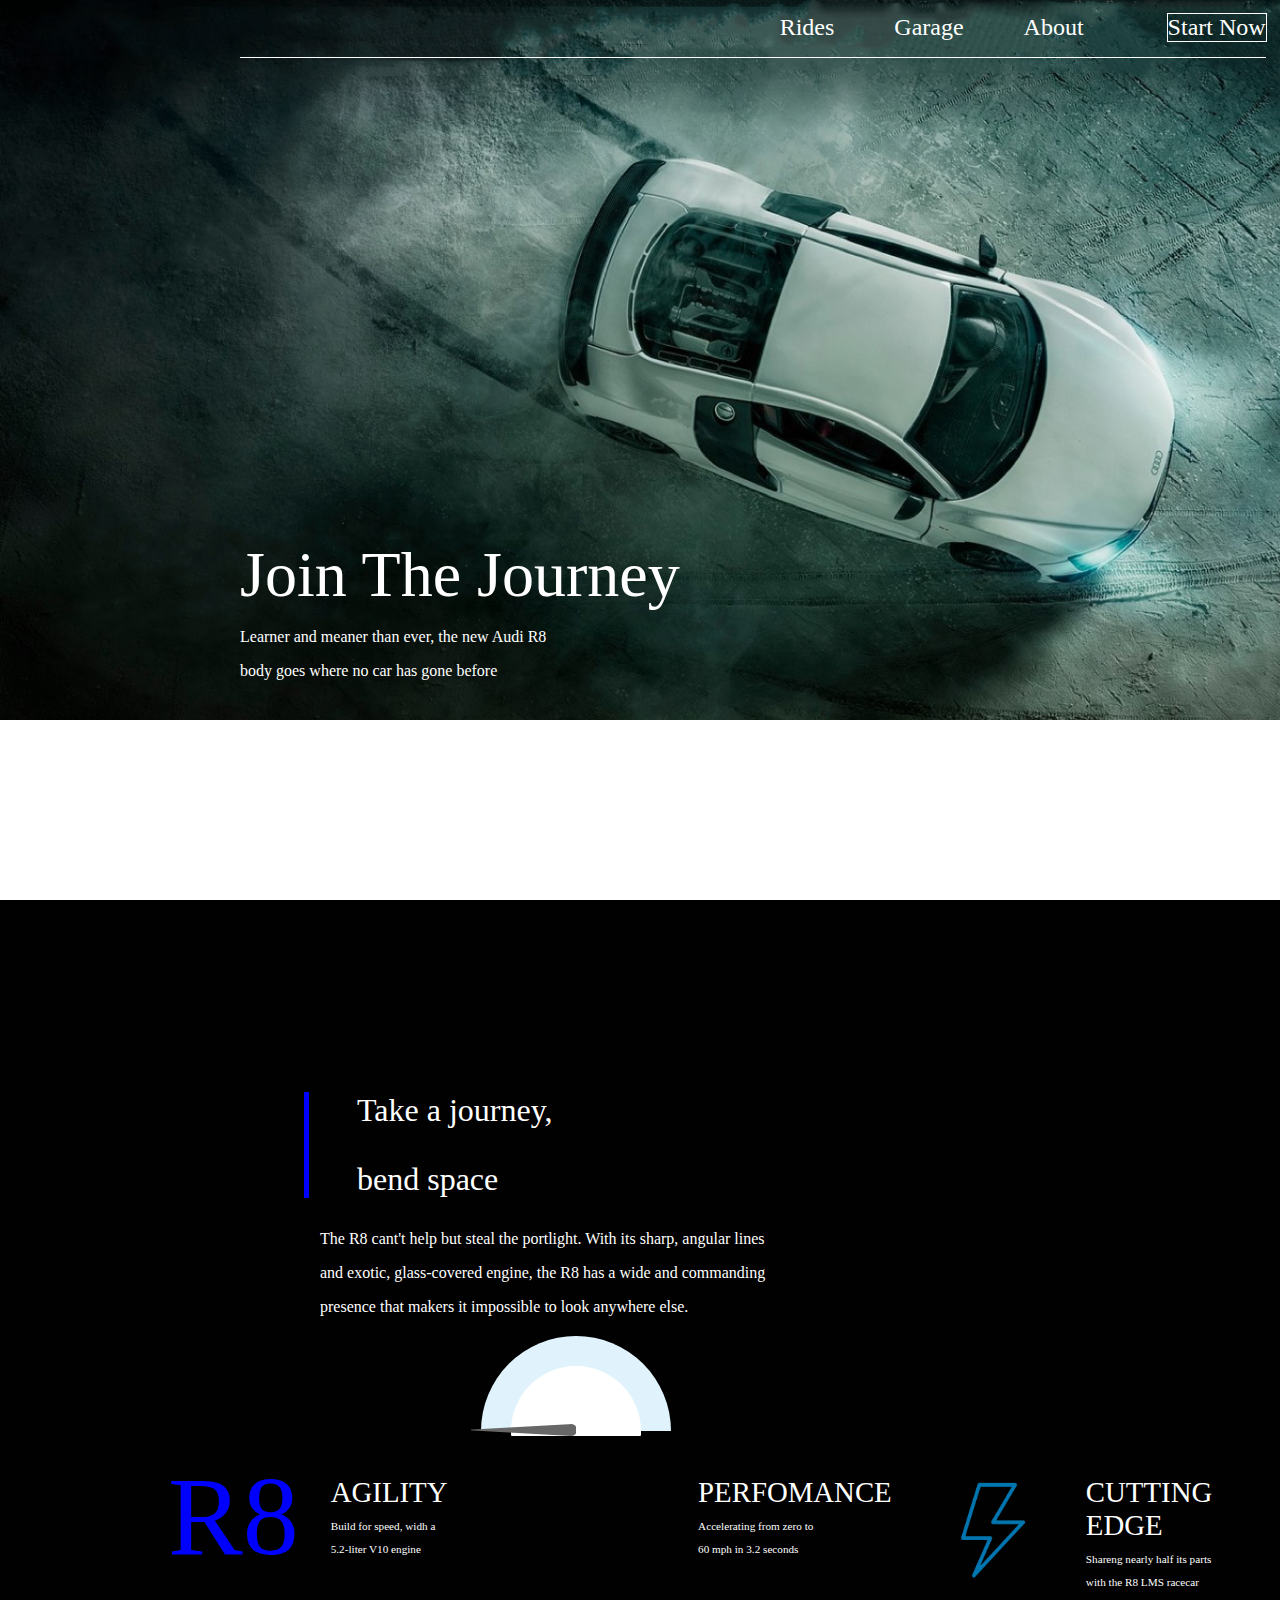
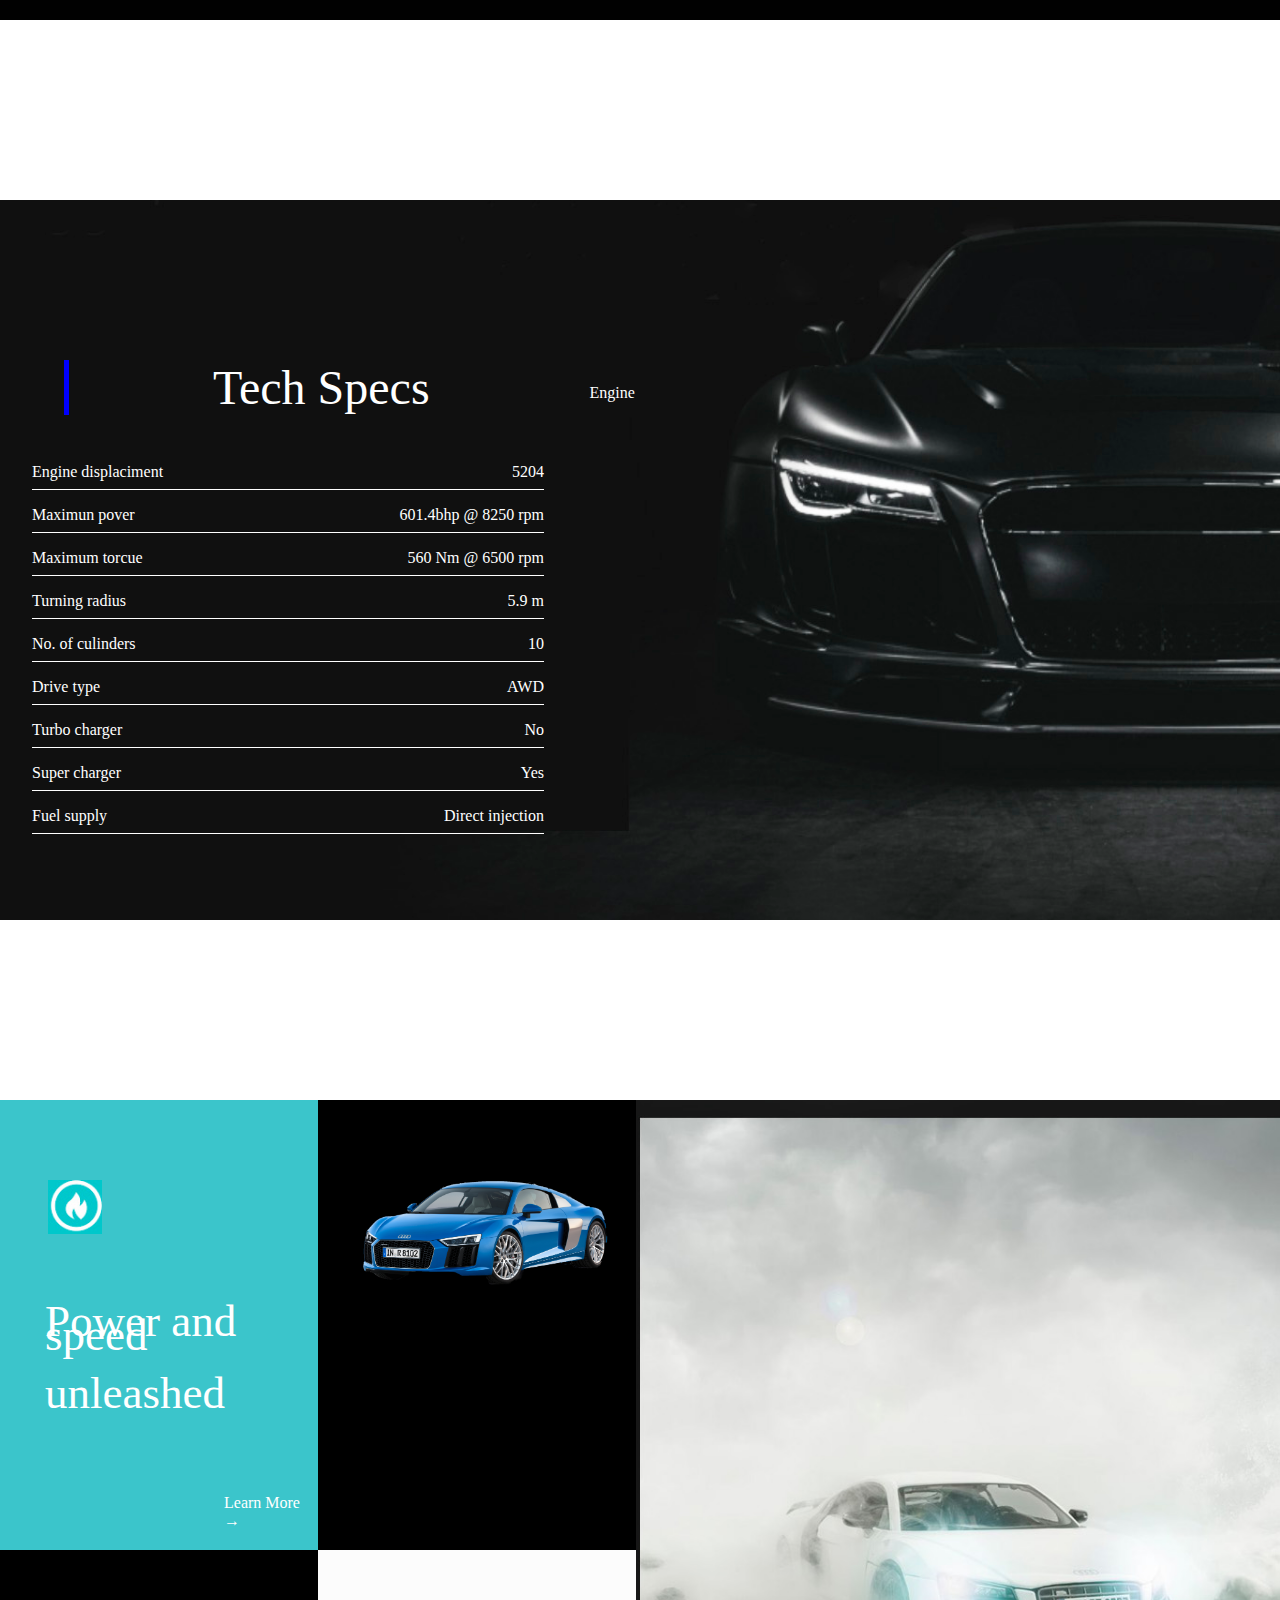
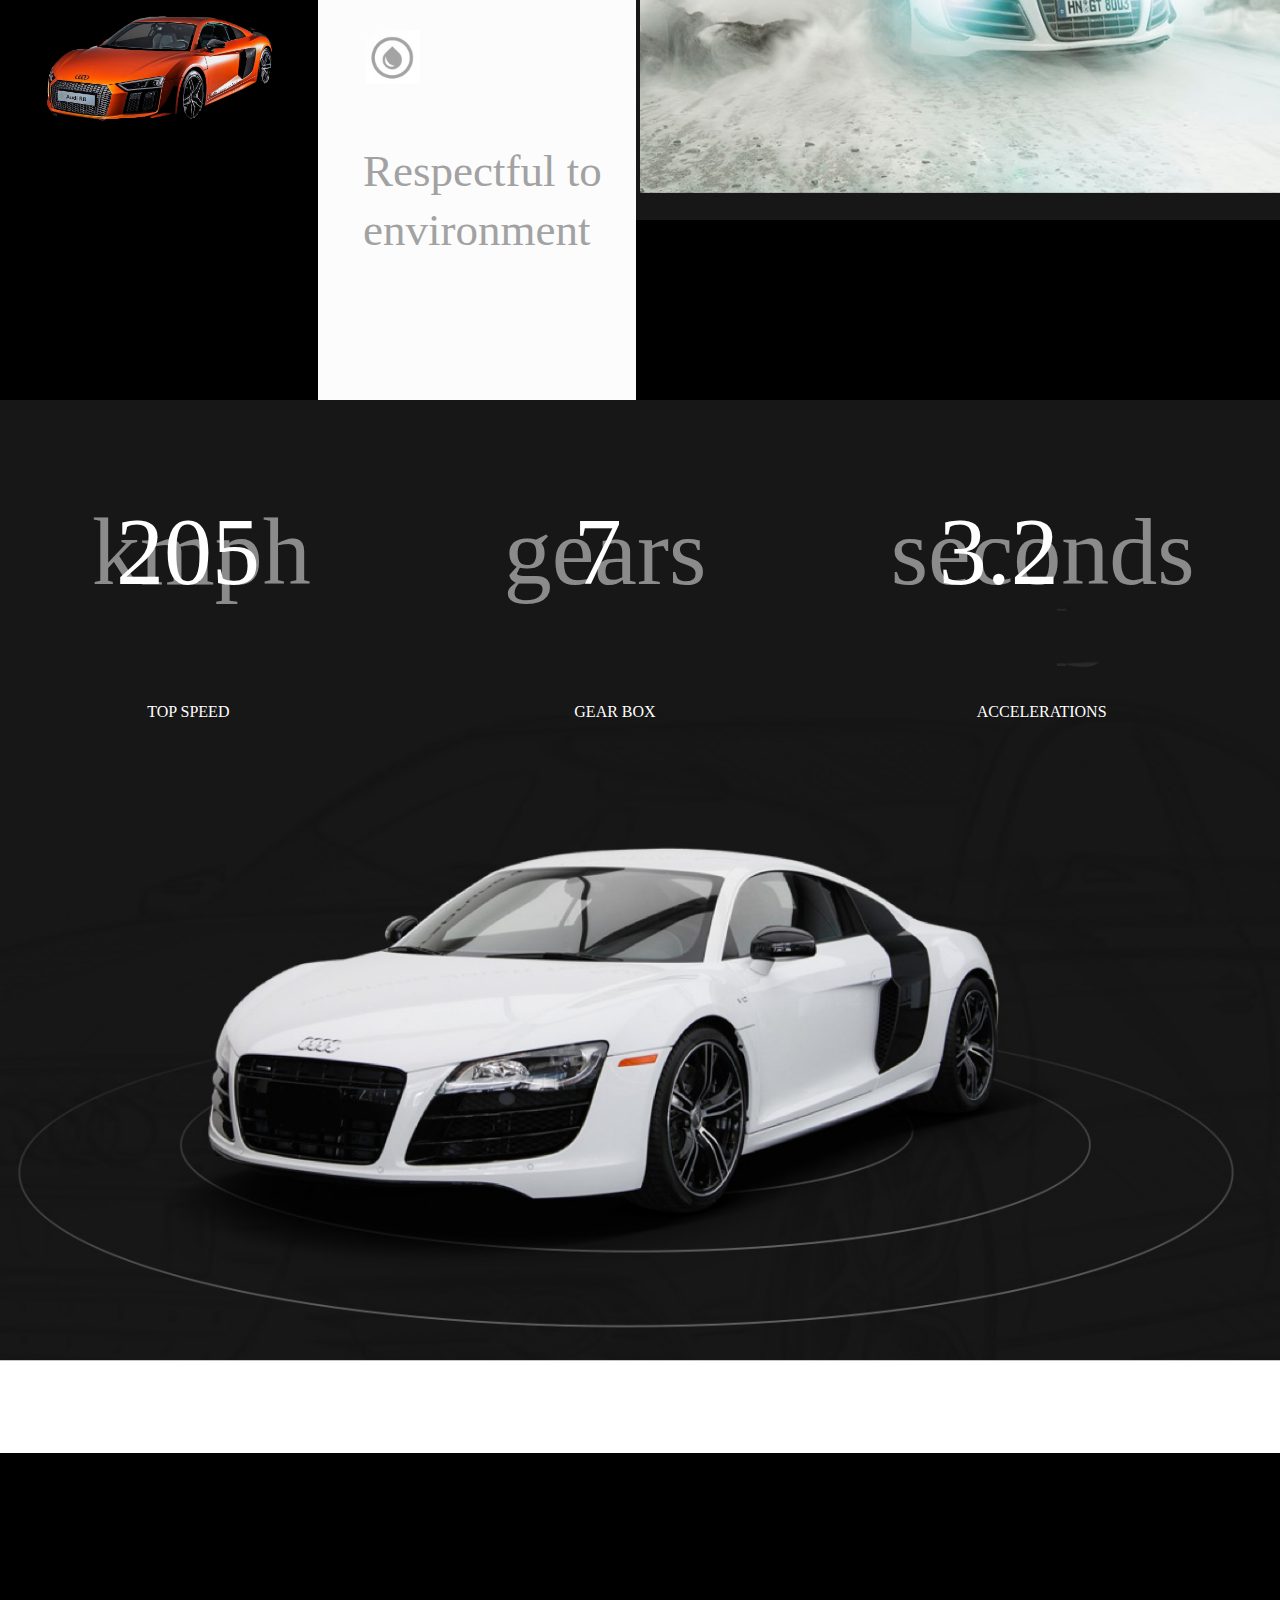
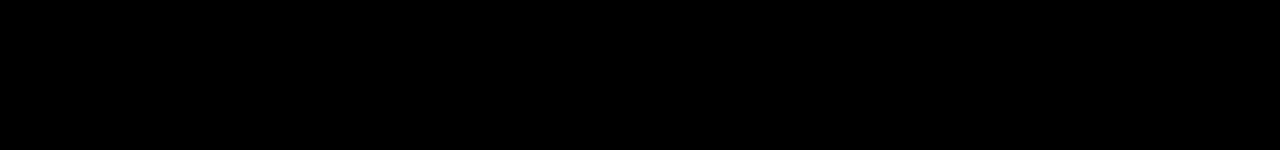
==== index.html @ dc8d0273 "site" ====
<!DOCTYPE html>
<html>
    <head>
	    <meta charset="utf-8">
	    <title>Audi</title>
	    <link rel="stylesheet" type="text/css" href="F.css">
	    <link rel="stylesheet" type="text/css" href="Speedometer.css">
	    <link rel="stylesheet" type="text/css" href="Adaptation.css">
    </head>
    <body > 
    	<div class="photo1">
    		<div class="text1">
    			<a class="head1">Rides</a>
    		    <a class="head2">Garage</a>
    			<a class="head3"> About</a>
    		    <a class="head4"><a id="outline">Start Now</a></a>
    	    </div>
    	    <div id="border"></div>
    	    <div class="text2">
    	    	<a class="title1">Join The Journey</a>
    	    	<a class="title2"> 
    	    		<p>Learner and meaner than ever, the new Audi R8
    	    		</p>
    	    		<p>body goes where no car has gone before</p>
    	    	</a>
    	    </div>
    	</div>
    	<div class="photo2">
    		<div class="text3">
    			<div id="border2">
    				<a class="title3">
    					<p>
    						Take a journey,
    				    </p>
    				    <p>
    				    	bend space
    				    </p>   
        		    </a>
           	    </div>
           	    <a class="title4">
           	    	<p>The R8 cant't help but steal the portlight. With its sharp, angular lines</p>
           	    	<p>
           	    		and exotic, glass-covered engine, the R8 has a wide and commanding 
           	    	</p>
           	    	<p>
           	    		presence that makers it impossible to look anywhere else.
           	    	</p>
           	    </a>
       		</div>
       		<div>
       			<div class="text4">
       				<div class="collum1">  
       					<div class="collu">
       						<div class="R8">R8</div>
       						<div class="a"> 
       							<a class="AGILITY">AGILITY</a>
       				            <a class="Build">
       				    	       <p >Build for speed, widh a</p>
       				    	       <p>5.2-liter V10 engine</p>
       				    	   </a>
       				        </div>
       				    </div>
       				</div>
       				<div class="collum2">
       					<div class="collu2">
                           <div class="position">
                           	    <div class="wrapper">
                                    <div class="percent-66">
                                        <div class="speedometer play">
                                            <div class="dial">
                                                <div class="bar">
                                                        <div class="half-circle half-circle-bg"></div>
                                                        <div class="half-circle half-circle-speed animated"></div>
                                                        <div class="half-circle half-circle-cover"></div>
                                                </div>
                                                <div class="needle animated">
                                                    <div class="inner">
                                                        <div class="top"></div>
                                                        <div class="bottom"></div>
                                                    </div>
                                                </div>
                                            </div>
                                        </div>
                                    </div>
                                </div>
                            </div>
                            <div class="P">
                            	<a class="Perfomance">PERFOMANCE</a>
                            	<a class="Accelerating">
                            		<p>Accelerating from zero to</p>
                            		<p>60 mph in 3.2 seconds</p>
                            	</a>
                            </div>    	
                        </div>
       			    </div>
       			    <div class="collum3">
       			    	<div class="collu3">
       			    		<div class="Lightning"></div>
       			    		<div class="w">
       			    			<a class="Cutting">CUTTING EDGE</a>
       			    			<a class="sharing">
       			    				<p>Shareng nearly half its parts</p>
       			    				<p>with the R8 LMS racecar</p>
       			    			</a>
       			    		</div>
       			    	</div>
       			    </div> 
       			</div>
           	</div>
    	</div>
    	<div class="photo3">
      	    <div class="text">
    		    <div id="border3"><a class="title5">Tech Specs</a>
    		    </div>
    		    <div class="text5">Engine</div>
    		</div>  
    		<div class="table">
    				<div class="t1">Engine displaciment</div>
    				<div class="t2">5204</div>
    				<div class="t1">Maximun pover</div>
    				<div class="t2">601.4bhp @ 8250 rpm</div>
    				<div class="t1">Maximum torcue</div>
    				<div class="t2">560 Nm @ 6500 rpm</div>
    				<div class="t1">Turning radius</div>
    				<div class="t2">5.9 m</div>
    				<div class="t1">No. of culinders</div>
    				<div class="t2">10</div>
    				<div class="t1">Drive type</div>
    				<div class="t2">AWD</div>
    				<div class="t1">Turbo charger</div>
    				<div class="t2">No</div>
    				<div class="t1">Super charger</div>
    				<div class="t2">Yes</div>
    				<div class="t1">Fuel supply</div>
    				<div class="t2">Direct injection</div>
    			</div>
    			</div>
       	<div class="photo4">
       			<div class="photomin">
       				<div class="picture1">
       					<div class="pictur1"></div>
       					<div class="tp1">
       						<p>Power and speed</p>
       						<p>unleashed</p>
       				    </div>
       				    <div class="tpp1">Learn More &rarr;</div>
       				</div>
       				<div class="picture2"></div>
       				<div class="picture3"></div>
       				<div class="picture4">
       					<div class="pictur4"></div>
       					<div class="tp1">
       						<p>Respectful to</p>
       						<p>environment</p>
       					</div>
       				</div>
       			</div>     			
       	</div>
       	<div class="photo5">
       		<div class="dis">
       			<div>
       				<p class="number">205
       				<a class="before">kmph</a>
       				</p>
      				<p class="min">TOP SPEED</p>
       			</div>
       			<div>
       				<p class="number">7
       					<a class="before" style="padding-left: 50px">gears</a>
       				</p>
       				<p class="min">GEAR BOX</p>
       			</div>
       			<div>
       				<p class="number">3.2
       					<a class="before">seconds</a>
       				</p>
       				<p class="min">ACCELERATIONS</p>
       			</div>
       		</div>
       	</div>
	 <script src="Java/Java.js"></script>
    </body>

</html>
---- F.css ----
body{
	margin: 0%
}

.photo1{
	background-image: url(imagines/Photo1.jpg);
	background-position: top;
	background-size: 100%;
	height: 100vh;
	background-repeat: no-repeat;
}
.text1{
	color: white;
	font-size: 1.5em;
	display: flex;
	flex-direction: row;
	padding-top: 0.6em;
	padding-right: 0.6em;
	justify-content: flex-end;
}
#outline{
	outline: 1px;
	outline-color: white;
	outline-style: solid;
}
.head1{padding-right: 2.5em}
.head2{padding-right: 2.5em}
.head3{padding-right: 2.5em}
.head4{padding-right: 1em;}
#border{
	border-top-color: white;
	border-top-style:solid;
	border-top-width: 1.5px;
	margin-top: 1em;
    margin-left:15em;
    margin-right: 0.9em;
}
.text2{
	color:white;
	padding-top: 30em;
	padding-left: 15em;
}
.title1{
	font-size: 4em;
}
.title2{
	font-size: 1em;
}
.photo2{
	background-image: url(imagines/Photo2.jpg);
	background-size: 100%;
	height: 100vh;
	background-repeat: no-repeat;
}
.text3{
	padding-top: 10em;
	color: white;
	padding-left: 20em;
}
.title3{
	font-size: 2em;
}
#border2{
	border-left-style: solid;
	border-left-color: blue;
	border-left-width:5px;
	margin-left: -1em;
	padding-left: 3em;
}
.title4{
	font-size: 1em;
}
.text4{
    display: grid;
    grid-template-columns:repeat(3,1fr);
}
.collum1{
	display: flex;
	flex-direction: row;
	justify-content: flex-end;
	padding-top: 7em;
}
.collu{
	display: grid;
	grid-template-columns: repeat(2,1fr); 
}
.R8{
	color: blue;
    font-size: 7em;
    padding-left: 1.5em;
    padding-top: 0.07em;
}
.a{
	padding-left: 2em;
	padding-top: 2em;
}
.AGILITY{
	color: white;
	padding-top: 5em;
	font-size: 1.8em;
}
.Build{
	color: white;
	padding-left: 5em;
	font-size: 0.7em;
}
.collum2{
	display: flex;
	flex-direction: row;
	justify-content: flex-end;
	padding-top: 7em;
}
.collu2{
	display: grid;
	grid-template-columns: repeat(2,1fr); 
}
.P{
	padding-left: 8em;
	color: white;
	padding-top: 2em;
}
.Perfomance{
	font-size: 1.8em;

}
.Accelerating{
	font-size: 0.7em;
}
.collu3{
	display: grid;
	grid-template-columns: repeat(2,1fr);
}
.Lightning{
	background-image: url(imagines/Lightning.jpg);
	background-size: 130%;
	height: 40vh;
	background-repeat: no-repeat;
	margin-top: 13vh;
}
.photo3{
	background-image: url(imagines/Photo3.jpg);
	background-size: 100%;
	height: 100vh;
	background-repeat: no-repeat;
}
.w{
	color: white;
	padding-top: 9em;
}
.Cutting{
	font-size: 1.8em;
}
.sharing{
	font-size: 0.7em;
}
.text{
	display: flex;
	flex-direction: row;
}
#border3{
	border-left-style:solid;
	border-left-color: blue;
	border-left-width: 5px;
	margin-left: 4em;
	margin-top: 10em;
}
.title5{
	color: white;
	font-size: 3em;
	padding-left: 3em;
	padding-top:5em; 
}
.text5{
	padding-left: 10em;
	color:white;
	padding-top: 11.5em;
}
.table{
	display: grid;
	grid-template-columns: repeat(2,1fr);
	width: 40%;
	color: white;
	padding-top: 2em;
	padding-left: 2em
}
.t1{
	padding-top: 1em;
	text-align:left;
	padding-bottom: 0.5em;
	border-bottom-color: white;
	border-bottom-style: solid;
	border-width: 0.5px;   
}
.t2{
	padding-top: 1em;
	text-align: right;
	padding-bottom: 0.5em;
	border-bottom-color: white;
	border-bottom-style: solid;
	border-width: 0.5px; 
}
.photo4{
	background-image: url(imagines/Photo4.jpg);
	background-size: 100%;
	height: 100vh;
	background-repeat: no-repeat;
	background-color: black;
}
.photo5{
	background-image: url(imagines/Photo5.jpg);
	background-size: 100%;
	height: 150vh;
	background-repeat: no-repeat;
	background-color: black;
}
.photomin{
	display: grid;
	grid-template-columns: repeat(2,1fr);
	grid-template-rows: repeat(2,1fr);
	width: 49.7%; 
	height:100%; 
}
.picture1{
    background-color: #3bc5cb;
    color: #ffffff;
}
.pictur1{
	background-image: url(imagines/Fire.jpg);
	background-size: 20%;
	height: 20%;
	background-repeat: no-repeat;
	margin-top: 5em;
	margin-left: 3em;
}
.tp1{
	font-size: 5vh;
	padding-left: 1em;
	line-height: 0.3em;
}
.tpp1{
	padding-left: 14em;
	padding-top:3em;
}
.picture2{
	background-image: url(imagines/Picture2.jpg);
	background-size: 100%;
	height: 100%;
	background-repeat: no-repeat;
	margin: 0%;
	background-color: black;
}
.picture3{
	background-image: url(imagines/Picture3.jpg);
	background-size: 100%;
	height: 100%;
	background-repeat: no-repeat;
	margin: 0%;
	background-color: black;
}
.picture4{
	background-color: #fcfcfc;
	color: #a2a2a2;
}
.pictur4{
	background-image: url(imagines/Water.jpg);
	background-size: 20%;
	height: 20%;
	background-repeat: no-repeat;
	margin-top: 5em;
	margin-left: 3em;
}
.dis{
	display: grid;
	grid-template-columns:repeat(3,1fr);
	color: white;
	text-align:center;		
}
.number{
	font-size: 6em;
}
.before{
	opacity: .5;
	font-size: 1em;
	margin-left: -2em;
	text-align:center;

}
.left{
	padding-left: 1em;
}
.min{
	padding-right: 50px;
}
---- Speedometer.css ----
.position{
	margin-top: 20em;
}
.wrapper {
  position: absolute;
  left: -10%;
  right: 0;
  top: 86em;
  -webkit-transform: translateY(-50%);
          transform: translateY(-50%);
}

.speedometer {
  overflow: hidden;
  width: 210px;
  height: 120px;
  position: relative;
  margin: 20px auto;
}
.speedometer::after {
  background-color: #fff;
  height: 10px;
  width: 130px;
  margin: 0 auto;
  left: 0;
  bottom: 0;
  content: '';
  position: absolute;
  border-radius: 1px;
  z-index: 40;
  right: 0;
}
.speedometer .dial {
  padding-top: 20px;
  overflow: hidden;
}
.speedometer .needle {
  position: absolute;
  left: 0;
  right: 0;
  top: 2px;
  width: 12px;
  margin: 0 auto;
  z-index: 50;
}
.speedometer .needle .inner {
  background-image: url([data-uri]);
  background-size: 100%;
  height: 112px;
  width: 12px;
  position: relative;
  -webkit-transform: rotate(90deg);
          transform: rotate(90deg);
  -webkit-transform-origin: bottom center;
          transform-origin: bottom center;
}
.speedometer .needle .top,
.speedometer .needle .bottom {
  display: none;
  position: absolute;
}
.speedometer .needle .top {
  border-color: transparent;
}
.speedometer .needle .bottom {
  background-color: transparent;
}
.speedometer .bar {
  position: relative;
  overflow: hidden;
  height: 95px;
}
.speedometer .half-circle {
  height: 95px;
  width: 190px;
  border-radius: 190px 190px 0 0;
  margin: 0 auto;
  position: absolute;
  left: 0;
  right: 0;
  top: 0;
  -webkit-transform-origin: bottom center;
          transform-origin: bottom center;
}
.speedometer .half-circle-bg {
  background-color: #e0f3fc;
  z-index: 10;
}
.speedometer .half-circle-speed {
  background-color: #0590dd;
  z-index: 20;
}
.speedometer .half-circle-cover {
  background-color: #fff;
  height: 65px;
  width: 130px;
  border-radius: 190px 190px 0 0;
  background: #fff;
  margin: 0 auto;
  top: auto;
  bottom: 0;
  z-index: 30;
}
.speedometer .animated {
  -webkit-transform: rotate(-180deg);
          transform: rotate(-180deg);
  -webkit-transform-origin: bottom center;
          transform-origin: bottom center;
  -webkit-animation-duration: 2s;
          animation-duration: 2s;
  -webkit-animation-iteration-count: 1;
          animation-iteration-count: 1;
  -webkit-animation-timing-function: ease-out;
          animation-timing-function: ease-out;
  -webkit-animation-fill-mode: forwards;
          animation-fill-mode: forwards;
}
[class*='sm'] .speedometer {
  width: 130.2px;
  height: 74.4px;
  position: relative;
  margin: 20px auto;
}
[class*='sm'] .speedometer::after {
  height: 6.2px;
  width: 80.6px;
}
[class*='sm'] .speedometer .dial {
  padding-top: 12.4px;
}
[class*='sm'] .speedometer .bar {
  position: relative;
  overflow: hidden;
  height: 58.9px;
}
[class*='sm'] .speedometer .half-circle {
  height: 58.9px;
  width: 117.8px;
  border-radius: 117.8px 117.8px 0 0;
  -webkit-transform-origin: bottom center;
          transform-origin: bottom center;
}
[class*='sm'] .speedometer .half-circle-cover {
  height: 40.3px;
  width: 80.6px;
  border-radius: 117.8px 117.8px 0 0;
}
[class*='sm'] .speedometer .needle {
  width: 7.44px;
}
[class*='sm'] .speedometer .needle .inner {
  height: 69.44px;
  width: 7.44px;
}

.scaled-90 .speedometer {
  width: 189px;
  height: 108px;
  position: relative;
  margin: 20px auto;
}
.scaled-90 .speedometer::after {
  height: 9px;
  width: 117px;
}
.scaled-90 .speedometer .dial {
  padding-top: 18px;
}
.scaled-90 .speedometer .bar {
  position: relative;
  overflow: hidden;
  height: 85.5px;
}
.scaled-90 .speedometer .half-circle {
  height: 85.5px;
  width: 171px;
  border-radius: 171px 171px 0 0;
  -webkit-transform-origin: bottom center;
          transform-origin: bottom center;
}
.scaled-90 .speedometer .half-circle-cover {
  height: 58.5px;
  width: 117px;
  border-radius: 171px 171px 0 0;
}
.scaled-90 .speedometer .needle {
  width: 10.8px;
}
.scaled-90 .speedometer .needle .inner {
  height: 100.8px;
  width: 10.8px;
}

.scaled-80 .speedometer {
  width: 168px;
  height: 96px;
  position: relative;
  margin: 20px auto;
}
.scaled-80 .speedometer::after {
  height: 8px;
  width: 104px;
}
.scaled-80 .speedometer .dial {
  padding-top: 16px;
}
.scaled-80 .speedometer .bar {
  position: relative;
  overflow: hidden;
  height: 76px;
}
.scaled-80 .speedometer .half-circle {
  height: 76px;
  width: 152px;
  border-radius: 152px 152px 0 0;
  -webkit-transform-origin: bottom center;
          transform-origin: bottom center;
}
.scaled-80 .speedometer .half-circle-cover {
  height: 52px;
  width: 104px;
  border-radius: 152px 152px 0 0;
}
.scaled-80 .speedometer .needle {
  width: 9.6px;
}
.scaled-80 .speedometer .needle .inner {
  height: 89.6px;
  width: 9.6px;
}

.scaled-70 .speedometer {
  width: 147px;
  height: 84px;
  position: relative;
  margin: 20px auto;
}
.scaled-70 .speedometer::after {
  height: 7px;
  width: 91px;
}
.scaled-70 .speedometer .dial {
  padding-top: 14px;
}
.scaled-70 .speedometer .bar {
  position: relative;
  overflow: hidden;
  height: 66.5px;
}
.scaled-70 .speedometer .half-circle {
  height: 66.5px;
  width: 133px;
  border-radius: 133px 133px 0 0;
  -webkit-transform-origin: bottom center;
          transform-origin: bottom center;
}
.scaled-70 .speedometer .half-circle-cover {
  height: 45.5px;
  width: 91px;
  border-radius: 133px 133px 0 0;
}
.scaled-70 .speedometer .needle {
  width: 8.4px;
}
.scaled-70 .speedometer .needle .inner {
  height: 78.4px;
  width: 8.4px;
}

.scaled-60 .speedometer {
  width: 126px;
  height: 72px;
  position: relative;
  margin: 20px auto;
}
.scaled-60 .speedometer::after {
  height: 6px;
  width: 78px;
}
.scaled-60 .speedometer .dial {
  padding-top: 12px;
}
.scaled-60 .speedometer .bar {
  position: relative;
  overflow: hidden;
  height: 57px;
}
.scaled-60 .speedometer .half-circle {
  height: 57px;
  width: 114px;
  border-radius: 114px 114px 0 0;
  -webkit-transform-origin: bottom center;
          transform-origin: bottom center;
}
.scaled-60 .speedometer .half-circle-cover {
  height: 39px;
  width: 78px;
  border-radius: 114px 114px 0 0;
}
.scaled-60 .speedometer .needle {
  width: 7.2px;
}
.scaled-60 .speedometer .needle .inner {
  height: 67.2px;
  width: 7.2px;
}

.scaled-50 .speedometer {
  width: 105px;
  height: 60px;
  position: relative;
  margin: 20px auto;
}
.scaled-50 .speedometer::after {
  height: 5px;
  width: 65px;
}
.scaled-50 .speedometer .dial {
  padding-top: 10px;
}
.scaled-50 .speedometer .bar {
  position: relative;
  overflow: hidden;
  height: 47.5px;
}
.scaled-50 .speedometer .half-circle {
  height: 47.5px;
  width: 95px;
  border-radius: 95px 95px 0 0;
  -webkit-transform-origin: bottom center;
          transform-origin: bottom center;
}
.scaled-50 .speedometer .half-circle-cover {
  height: 32.5px;
  width: 65px;
  border-radius: 95px 95px 0 0;
}
.scaled-50 .speedometer .needle {
  width: 6px;
}
.scaled-50 .speedometer .needle .inner {
  height: 56px;
  width: 6px;
}

.percent-100 .speedometer.play .animated,
.percent-100-sm .speedometer.play .animated {
  -webkit-animation-name: to-100;
          animation-name: to-100;
}

.percent-100-static .animated,
.percent-100-static-sm .animated {
  -webkit-animation: none;
          animation: none;
  -webkit-transform: rotate(0deg);
          transform: rotate(0deg);
}

.percent-66 .speedometer.play .animated,
.percent-66-sm .speedometer.play .animated {
  -webkit-animation-name: to-66;
          animation-name: to-66;
}

.percent-66-static .animated,
.percent-66-static-sm .animated {
  -webkit-animation: none;
          animation: none;
  -webkit-transform: rotate(-60.12deg);
          transform: rotate(-60.12deg);
}

.percent-60 .speedometer.play .animated,
.percent-60-sm .speedometer.play .animated {
  -webkit-animation-name: to-60;
          animation-name: to-60;
}

.percent-60-static .animated,
.percent-60-static-sm .animated {
  -webkit-animation: none;
          animation: none;
  -webkit-transform: rotate(-72deg);
          transform: rotate(-72deg);
}

.percent-40 .speedometer.play .animated,
.percent-40-sm .speedometer.play .animated {
  -webkit-animation-name: to-40;
          animation-name: to-40;
}

.percent-40-static .animated,
.percent-40-static-sm .animated {
  -webkit-animation: none;
          animation: none;
  -webkit-transform: rotate(-108deg);
          transform: rotate(-108deg);
}

.percent-33 .speedometer.play .animated,
.percent-33-sm .speedometer.play .animated {
  -webkit-animation-name: to-33;
          animation-name: to-33;
}

.percent-33-static .animated,
.percent-33-static-sm .animated {
  -webkit-animation: none;
          animation: none;
  -webkit-transform: rotate(-120.06deg);
          transform: rotate(-120.06deg);
}

.percent-30 .speedometer.play .animated,
.percent-30-sm .speedometer.play .animated {
  -webkit-animation-name: to-30;
          animation-name: to-30;
}

.percent-30-static .animated,
.percent-30-static-sm .animated {
  -webkit-animation: none;
          animation: none;
  -webkit-transform: rotate(-126deg);
          transform: rotate(-126deg);
}

.percent-16 .speedometer.play .animated,
.percent-16-sm .speedometer.play .animated {
  -webkit-animation-name: to-16;
          animation-name: to-16;
}

.percent-16-static .animated,
.percent-16-static-sm .animated {
  -webkit-animation: none;
          animation: none;
  -webkit-transform: rotate(-150.12deg);
          transform: rotate(-150.12deg);
}

@-webkit-keyframes to-100 {
  0% {
    -webkit-transform: rotate(-180deg);
            transform: rotate(-180deg);
  }
  100% {
    -webkit-transform: rotate(0deg);
            transform: rotate(0deg);
  }
}

@keyframes to-100 {
  0% {
    -webkit-transform: rotate(-180deg);
            transform: rotate(-180deg);
  }
  100% {
    -webkit-transform: rotate(0deg);
            transform: rotate(0deg);
  }
}
@-webkit-keyframes to-66 {
  0% {
    -webkit-transform: rotate(-180deg);
            transform: rotate(-180deg);
  }
  100% {
    -webkit-transform: rotate(-60.12deg);
            transform: rotate(-60.12deg);
  }
}
@keyframes to-66 {
  0% {
    -webkit-transform: rotate(-180deg);
            transform: rotate(-180deg);
  }
  100% {
    -webkit-transform: rotate(-60.12deg);
            transform: rotate(-60.12deg);
  }
}
@-webkit-keyframes to-60 {
  0% {
    -webkit-transform: rotate(-180deg);
            transform: rotate(-180deg);
  }
  100% {
    -webkit-transform: rotate(-72deg);
            transform: rotate(-72deg);
  }
}
@keyframes to-60 {
  0% {
    -webkit-transform: rotate(-180deg);
            transform: rotate(-180deg);
  }
  100% {
    -webkit-transform: rotate(-72deg);
            transform: rotate(-72deg);
  }
}
@-webkit-keyframes to-40 {
  0% {
    -webkit-transform: rotate(-180deg);
            transform: rotate(-180deg);
  }
  100% {
    -webkit-transform: rotate(-108deg);
            transform: rotate(-108deg);
  }
}
@keyframes to-40 {
  0% {
    -webkit-transform: rotate(-180deg);
            transform: rotate(-180deg);
  }
  100% {
    -webkit-transform: rotate(-108deg);
            transform: rotate(-108deg);
  }
}
@-webkit-keyframes to-33 {
  0% {
    -webkit-transform: rotate(-180deg);
            transform: rotate(-180deg);
  }
  100% {
    -webkit-transform: rotate(-120.06deg);
            transform: rotate(-120.06deg);
  }
}
@keyframes to-33 {
  0% {
    -webkit-transform: rotate(-180deg);
            transform: rotate(-180deg);
  }
  100% {
    -webkit-transform: rotate(-120.06deg);
            transform: rotate(-120.06deg);
  }
}
@-webkit-keyframes to-30 {
  0% {
    -webkit-transform: rotate(-180deg);
            transform: rotate(-180deg);
  }
  100% {
    -webkit-transform: rotate(-126deg);
            transform: rotate(-126deg);
  }
}
@keyframes to-30 {
  0% {
    -webkit-transform: rotate(-180deg);
            transform: rotate(-180deg);
  }
  100% {
    -webkit-transform: rotate(-126deg);
            transform: rotate(-126deg);
  }
}
@-webkit-keyframes to-16 {
  0% {
    -webkit-transform: rotate(-180deg);
            transform: rotate(-180deg);
  }
  100% {
    -webkit-transform: rotate(-150.12deg);
            transform: rotate(-150.12deg);
  }
}
@keyframes to-16 {
  0% {
    -webkit-transform: rotate(-180deg);
            transform: rotate(-180deg);
  }
  100% {
    -webkit-transform: rotate(-150.12deg);
            transform: rotate(-150.12deg);
  }
}
@media (max-width: 71.875em) {
  .speedometer {
    width: 189px;
    height: 108px;
    position: relative;
    margin: 20px auto;
  }
  .speedometer::after {
    height: 9px;
    width: 117px;
  }
  .speedometer .dial {
    padding-top: 18px;
  }
  .speedometer .bar {
    position: relative;
    overflow: hidden;
    height: 85.5px;
  }
  .speedometer .half-circle {
    height: 85.5px;
    width: 171px;
    border-radius: 171px 171px 0 0;
    -webkit-transform-origin: bottom center;
            transform-origin: bottom center;
  }
  .speedometer .half-circle-cover {
    height: 58.5px;
    width: 117px;
    border-radius: 171px 171px 0 0;
  }
  .speedometer .needle {
    width: 10.8px;
  }
  .speedometer .needle .inner {
    height: 100.8px;
    width: 10.8px;
  }
}
@media (max-width: 64.0625em) {
  .speedometer {
    width: 168px;
    height: 96px;
    position: relative;
    margin: 20px auto;
  }
  .speedometer::after {
    height: 8px;
    width: 104px;
  }
  .speedometer .dial {
    padding-top: 16px;
  }
  .speedometer .bar {
    position: relative;
    overflow: hidden;
    height: 76px;
  }
  .speedometer .half-circle {
    height: 76px;
    width: 152px;
    border-radius: 152px 152px 0 0;
    -webkit-transform-origin: bottom center;
            transform-origin: bottom center;
  }
  .speedometer .half-circle-cover {
    height: 52px;
    width: 104px;
    border-radius: 152px 152px 0 0;
  }
  .speedometer .needle {
    width: 9.6px;
  }
  .speedometer .needle .inner {
    height: 89.6px;
    width: 9.6px;
  }
}
@media (max-width: 56.25em) {
  .speedometer {
    width: 147px;
    height: 84px;
    position: relative;
    margin: 20px auto;
  }
  .speedometer::after {
    height: 7px;
    width: 91px;
  }
  .speedometer .dial {
    padding-top: 14px;
  }
  .speedometer .bar {
    position: relative;
    overflow: hidden;
    height: 66.5px;
  }
  .speedometer .half-circle {
    height: 66.5px;
    width: 133px;
    border-radius: 133px 133px 0 0;
    -webkit-transform-origin: bottom center;
            transform-origin: bottom center;
  }
  .speedometer .half-circle-cover {
    height: 45.5px;
    width: 91px;
    border-radius: 133px 133px 0 0;
  }
  .speedometer .needle {
    width: 8.4px;
  }
  .speedometer .needle .inner {
    height: 78.4px;
    width: 8.4px;
  }
}
@media (max-width: 51.5625em) {
  .speedometer {
    width: 126px;
    height: 72px;
    position: relative;
    margin: 20px auto;
  }
  .speedometer::after {
    height: 6px;
    width: 78px;
  }
  .speedometer .dial {
    padding-top: 12px;
  }
  .speedometer .bar {
    position: relative;
    overflow: hidden;
    height: 57px;
  }
  .speedometer .half-circle {
    height: 57px;
    width: 114px;
    border-radius: 114px 114px 0 0;
    -webkit-transform-origin: bottom center;
            transform-origin: bottom center;
  }
  .speedometer .half-circle-cover {
    height: 39px;
    width: 78px;
    border-radius: 114px 114px 0 0;
  }
  .speedometer .needle {
    width: 7.2px;
  }
  .speedometer .needle .inner {
    height: 67.2px;
    width: 7.2px;
  }
}
---- Adaptation.css ----
@media all and (max-device-width: 1200px){
	.text1{
		font-size: 2vh;
	}
	#border{
		margin-top: 1.5%;
		margin-right: 1%;
		margin-left: 20%;
	}
	.head1{
		padding-right: 2.5vh;
	}
	.head2{
		padding-right: 2.5vh;
	}
	.head3{
		padding-right: 2.5vh;
	}
	#border{
		margin-left: 10%;
	}
	.photo1{
		height: 155%;
	}
	.text2{
		padding-top: 35%;
		padding-left: 10%;
	}
	.title1{
		font-size: 3em;
	}
	.title2{
		font-size: 1em;
	}
	.photo2{
		height: 155%;
	}
	.text3{
		padding-top: 5%;
		padding-left: 15%;
	}
	.collum1{
		padding-top: 7%;
	}
	.R8{
		padding-left: 2%;
	}
	.a{
		padding-left: 2em;
		padding-top: 2em;
	}
	.collum2{
		padding-top: 2em;
	}
	.position{
		margin-top: 20em;
	}
	.wrapper{
		top: 58em;
	}
	.P{
		padding-left: 18em;
		padding-top: 2em;
	}
	.Lightning{
		margin-top: 13vh;
	}
}
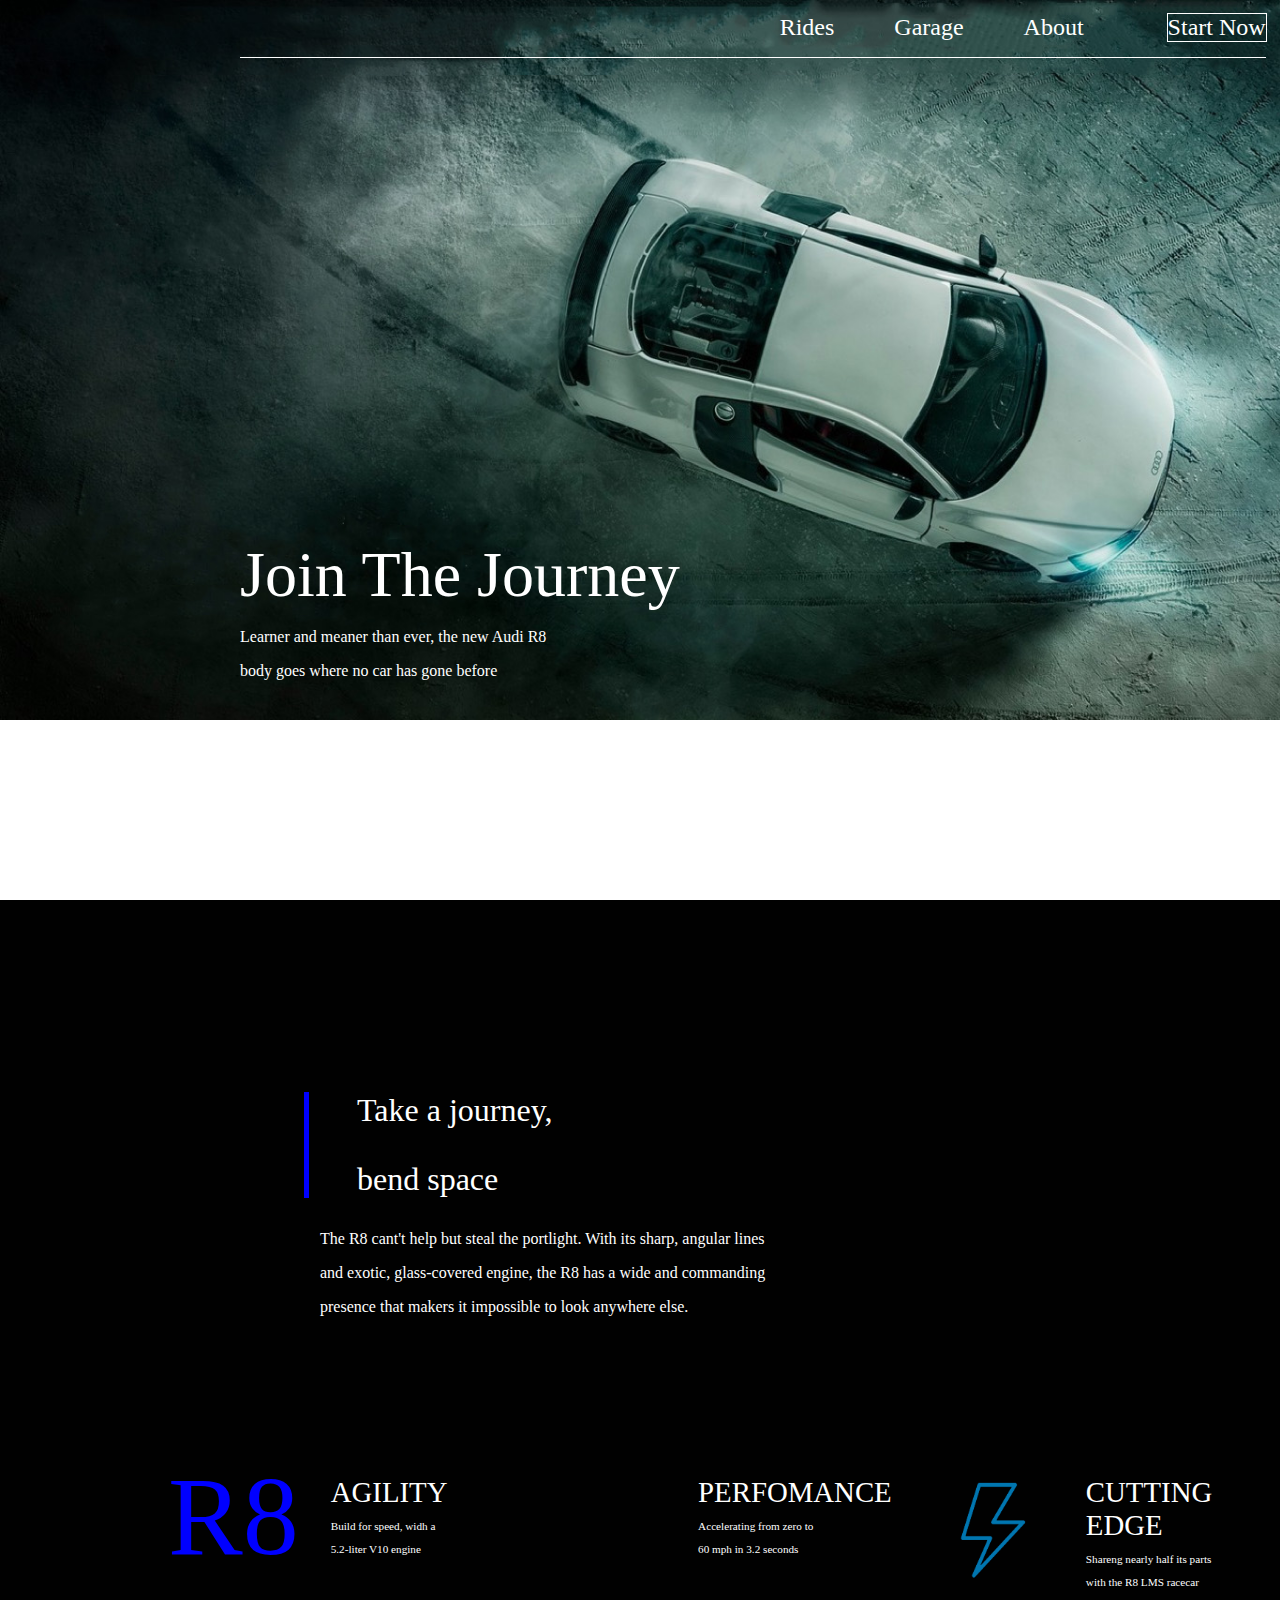
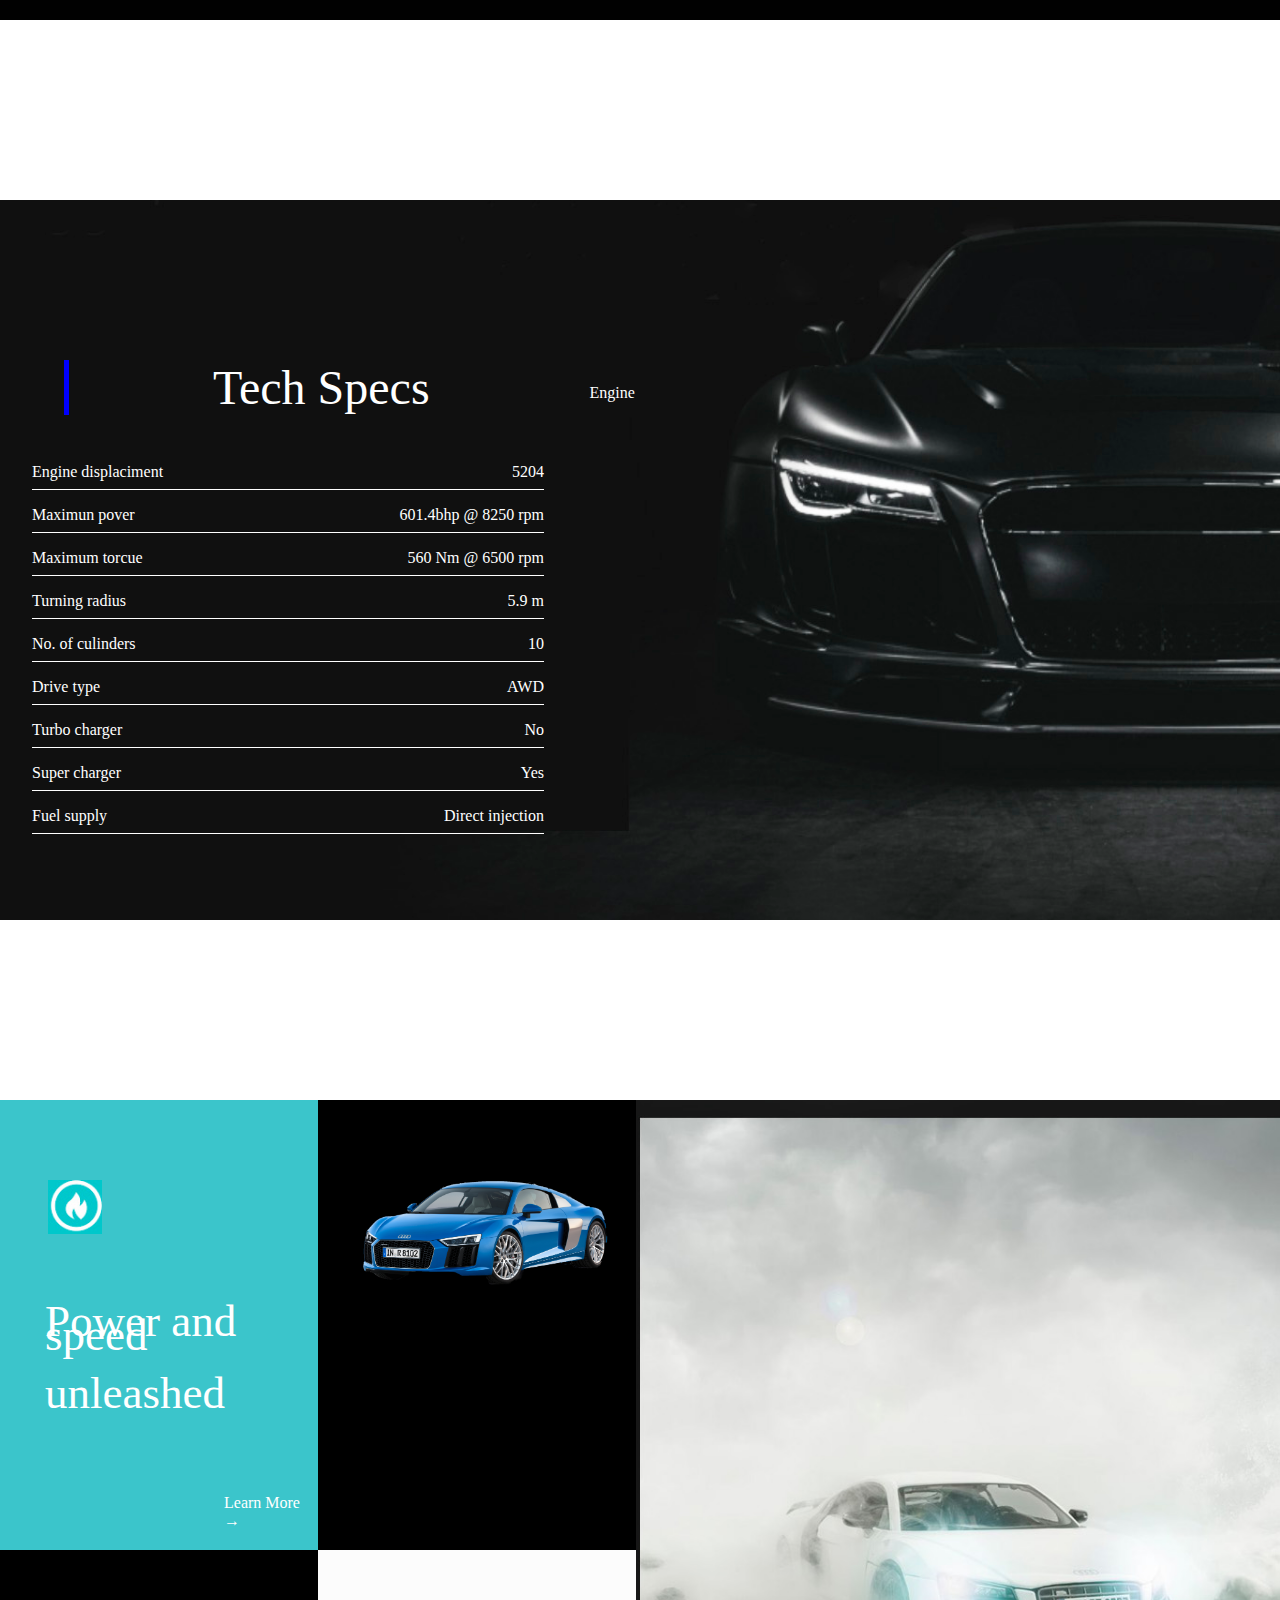
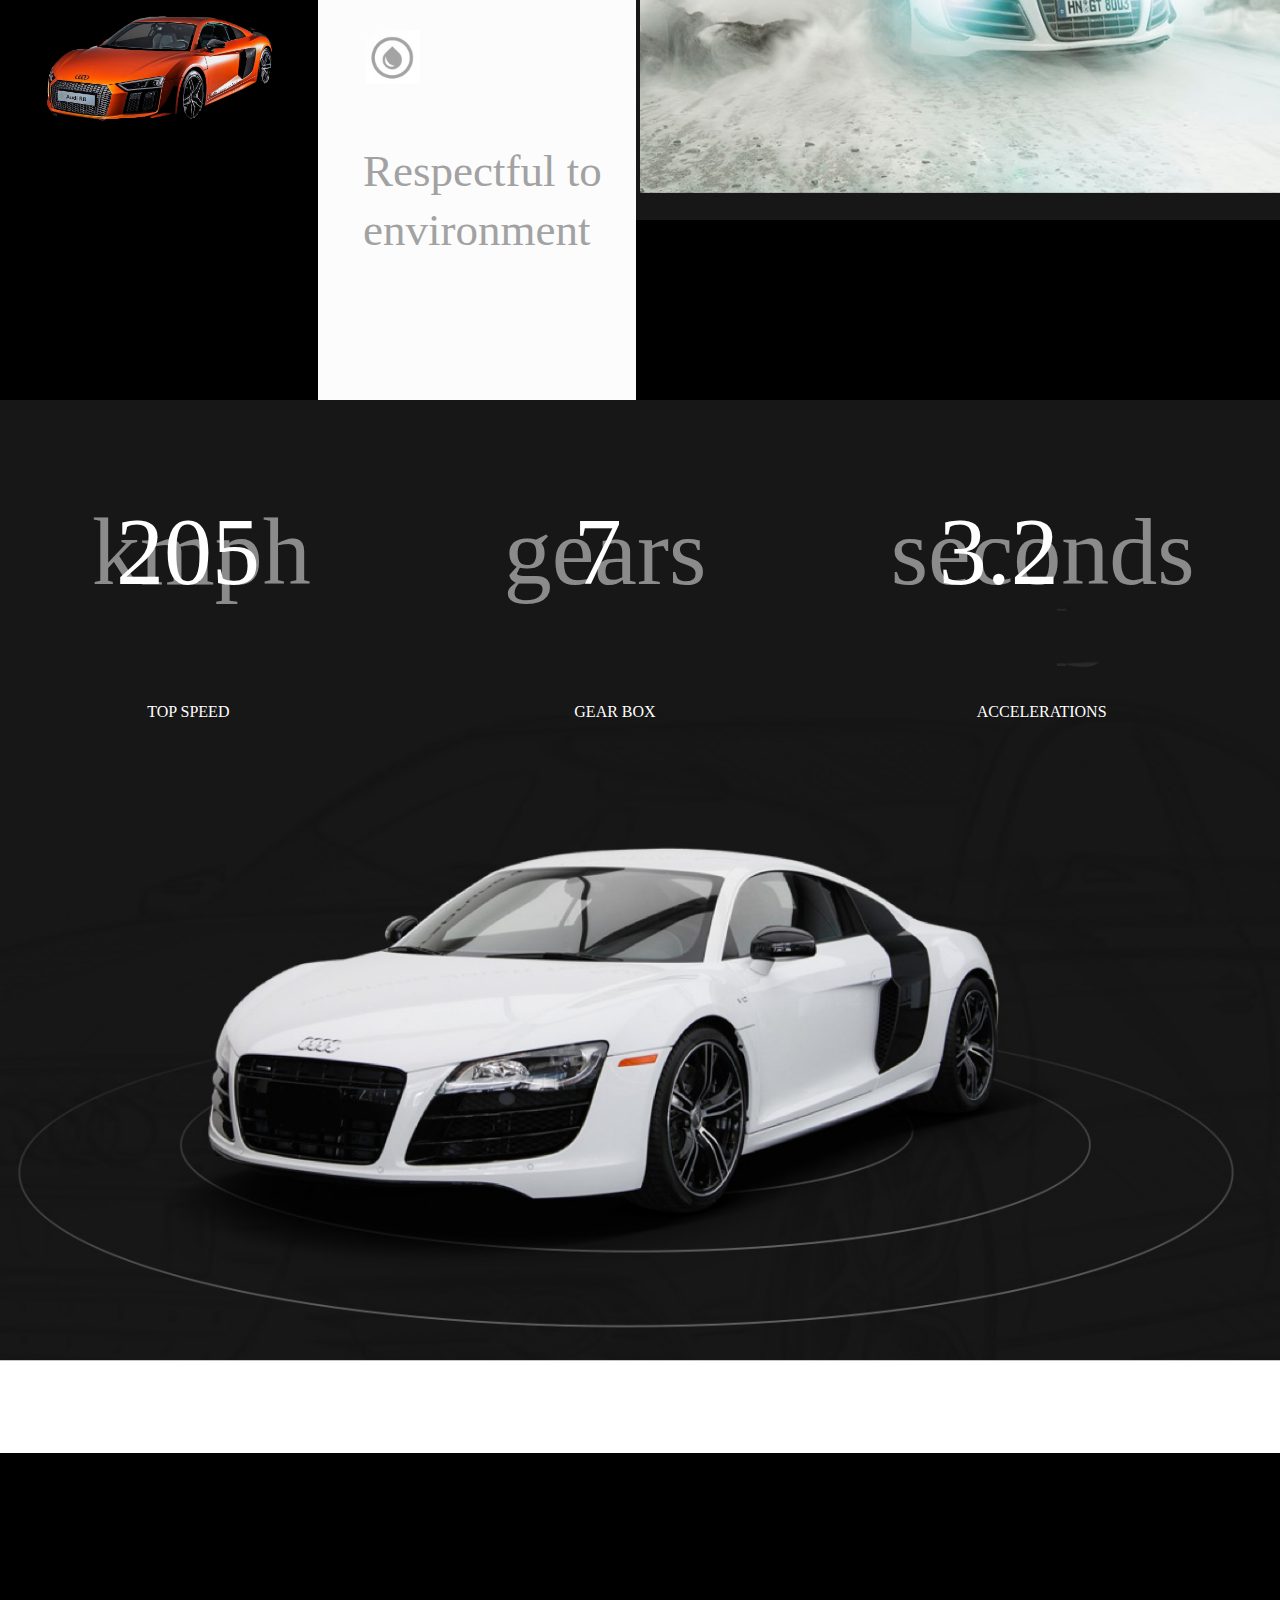
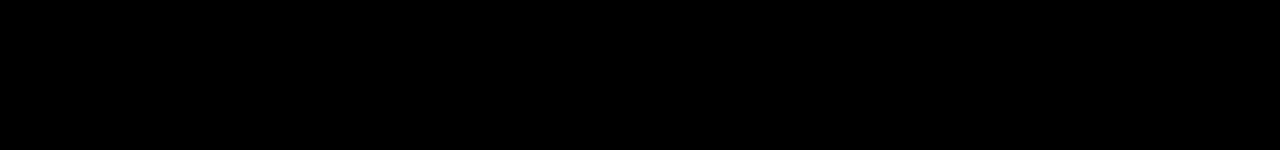
==== commit 69a8b906: "Site" ====
--- a/index.html
+++ b/index.html
@@ -5,7 +5,10 @@
 	    <title>Audi</title>
 	    <link rel="stylesheet" type="text/css" href="F.css">
 	    <link rel="stylesheet" type="text/css" href="Speedometer.css">
-	    <link rel="stylesheet" type="text/css" href="Adaptation.css">
+	    <link rel="stylesheet" type="text/css" href="Css/Adaptation/Iphone 5-8 Galaxy S5.css">
+	    <link rel="stylesheet" type="text/css" href="Css/Adaptation/Iphone X.css">
+	    <link rel="stylesheet" type="text/css" href="Css/Adaptation/Pixel 2XL.css">
+
     </head>
     <body > 
     	<div class="photo1">
--- a/F.css
+++ b/F.css
@@ -290,4 +290,5 @@
 }
 .min{
 	padding-right: 50px;
-}+}
+
--- a/Css/Adaptation/Iphone 5-8 Galaxy S5.css
+++ b/Css/Adaptation/Iphone 5-8 Galaxy S5.css
@@ -0,0 +1,117 @@
+@media only screen and (min-device-width: 320px) and (max-device-width: 480px) and (max-device-height: 811px)
+{
+	.text1{
+		font-size: 2em;
+	}
+	#border{
+		margin-top: 1.5%;
+		margin-right: 1%;
+		margin-left: 20%;
+	}
+	.head1{
+		padding-right: 2.5em;
+	}
+	.head2{
+		padding-right: 2.5em;
+	}
+	.head3{
+		padding-right: 2.5em;
+	}
+	#border2{
+		margin-left: 10%;
+	}
+	.photo1{
+		height: 155%;
+	}
+	.text2{
+		padding-top: 20em;
+		padding-left: 10em;
+	}
+	.title1{
+		font-size: 2em;
+	}
+	.title2{
+		font-size: 1em;
+	}
+	.photo2{
+		height: 150%;
+	}
+	.text3{
+		padding-top: 5%;
+		padding-left: 15%;
+	}
+	.text4{
+		height: 13em;
+	}
+	.collum1{
+		padding-top: 7%;
+		padding-bottom: 0%;
+	}
+	.R8{
+		padding-left: 2%;
+		padding-bottom: 0%;
+	}
+	.a{
+		padding-left: 2em;
+		padding-top: 2em;
+		padding-bottom: 0%;
+	}
+	.collum2{
+		padding-top: 2em;
+	}
+	.position{
+		margin-top: 0em;
+	}
+	.wrapper{
+		top: 1150px;
+		bottom: 0em;
+		position: absolute;
+	}
+	.P{
+		padding-left: 18em;
+		padding-top: 2em;
+		padding-bottom: 0em;
+		margin-bottom: 0em;
+	}
+	.Lightning{
+		margin-top: 5vh;
+	}
+	.w{
+		padding-top: 4em;
+	}
+	.photo3{
+		height: 155%;
+	}
+	#border3{
+		margin-top:5em;
+		margin-bottom: 1em;
+	}
+	.title5{
+	    padding-left: 1em;
+	    padding-top:2em; 
+	}
+	.text5{
+		padding-top: 7em;
+	}
+	.table{
+		padding-top: 0em;
+	}
+	.photo4{
+		height:155%;
+	}
+	.photomin{
+		width: 40em; 
+	    height:33em;
+	}
+	.tp1{
+		font-size: 1.6em;
+
+	}
+	.tpp1{
+		font-size: 0.5em;
+		padding-left: 20em;
+	}
+	.photo5{
+		height: 700px;
+	}
+}
--- a/Css/Adaptation/Iphone X.css
+++ b/Css/Adaptation/Iphone X.css
@@ -0,0 +1,118 @@
+@media only screen and (min-device-width: 320px) and (max-device-width: 480px) and (min-device-height: 811px) and (max-device-height: 823px) 
+{
+	.text1{
+		font-size: 2em;
+	}
+	#border{
+		margin-top: 1.5%;
+		margin-right: 1%;
+		margin-left: 20%;
+	}
+	.head1{
+		padding-right: 2.5em;
+	}
+	.head2{
+		padding-right: 2.5em;
+	}
+	.head3{
+		padding-right: 2.5em;
+	}
+	#border2{
+		margin-left: 10%;
+	}
+	.photo1{
+		height: 155%;
+	}
+	.text2{
+		padding-top: 20em;
+		padding-left: 10em;
+	}
+	.title1{
+		font-size: 2em;
+	}
+	.title2{
+		font-size: 1em;
+	}
+	.photo2{
+		height: 150%;
+	}
+	.text3{
+		padding-top: 5%;
+		padding-left: 15%;
+	}
+	.text4{
+		height: 13em;
+	}
+	.collum1{
+		padding-top: 7%;
+		padding-bottom: 0%;
+	}
+	.R8{
+		padding-left: 2%;
+		padding-bottom: 0%;
+	}
+	.a{
+		padding-left: 2em;
+		padding-top: 2em;
+		padding-bottom: 0%;
+	}
+	.collum2{
+		padding-top: 2em;
+	}
+	.position{
+		margin-top: 0em;
+	}
+	.wrapper{
+		top: 79em;
+		bottom: 0em;
+		position: absolute;
+	}
+	.P{
+		padding-left: 18em;
+		padding-top: 2em;
+		padding-bottom: 0em;
+		margin-bottom: 0em;
+	}
+	.Lightning{
+		margin-top: 5vh;
+	}
+	.w{
+		padding-top: 4em;
+	}
+	.photo3{
+		height: 155%;
+	}
+	#border3{
+		margin-top:5em;
+		margin-bottom: 1em;
+	}
+	.title5{
+	    padding-left: 1em;
+	    padding-top:2em; 
+	}
+	.text5{
+		padding-top: 7em;
+	}
+	.table{
+		padding-top: 0em;
+	}
+	.photo4{
+		height:155%;
+	}
+	.photomin{
+		width: 40em; 
+	    height:33em;
+	}
+	.tp1{
+		font-size: 1.6em;
+
+	}
+	.tpp1{
+		font-size: 0.5em;
+		padding-left: 20em;
+	}
+	.photo5{
+		height: 700px;
+	}
+}
+
--- a/Css/Adaptation/Pixel 2XL.css
+++ b/Css/Adaptation/Pixel 2XL.css
@@ -0,0 +1,117 @@
+@media only screen and (min-device-width: 320px) and (max-device-width: 480px) and (min-device-height: 823px)
+{
+	.text1{
+		font-size: 2em;
+	}
+	#border{
+		margin-top: 1.5%;
+		margin-right: 1%;
+		margin-left: 20%;
+	}
+	.head1{
+		padding-right: 2.5em;
+	}
+	.head2{
+		padding-right: 2.5em;
+	}
+	.head3{
+		padding-right: 2.5em;
+	}
+	#border2{
+		margin-left: 10%;
+	}
+	.photo1{
+		height: 155%;
+	}
+	.text2{
+		padding-top: 20em;
+		padding-left: 10em;
+	}
+	.title1{
+		font-size: 2em;
+	}
+	.title2{
+		font-size: 1em;
+	}
+	.photo2{
+		height: 150%;
+	}
+	.text3{
+		padding-top: 5%;
+		padding-left: 15%;
+	}
+	.text4{
+		height: 13em;
+	}
+	.collum1{
+		padding-top: 7%;
+		padding-bottom: 0%;
+	}
+	.R8{
+		padding-left: 2%;
+		padding-bottom: 0%;
+	}
+	.a{
+		padding-left: 2em;
+		padding-top: 2em;
+		padding-bottom: 0%;
+	}
+	.collum2{
+		padding-top: 2em;
+	}
+	.position{
+		margin-top: 0em;
+	}
+	.wrapper{
+		top: 76em;
+		bottom: 0em;
+		position: absolute;
+	}
+	.P{
+		padding-left: 18em;
+		padding-top: 2em;
+		padding-bottom: 0em;
+		margin-bottom: 0em;
+	}
+	.Lightning{
+		margin-top: 5vh;
+	}
+	.w{
+		padding-top: 4em;
+	}
+	.photo3{
+		height: 155%;
+	}
+	#border3{
+		margin-top:5em;
+		margin-bottom: 1em;
+	}
+	.title5{
+	    padding-left: 1em;
+	    padding-top:2em; 
+	}
+	.text5{
+		padding-top: 7em;
+	}
+	.table{
+		padding-top: 0em;
+	}
+	.photo4{
+		height:155%;
+	}
+	.photomin{
+		width: 40em; 
+	    height:33em;
+	}
+	.tp1{
+		font-size: 1.6em;
+
+	}
+	.tpp1{
+		font-size: 0.5em;
+		padding-left: 20em;
+	}
+	.photo5{
+		height: 700px;
+	}
+}
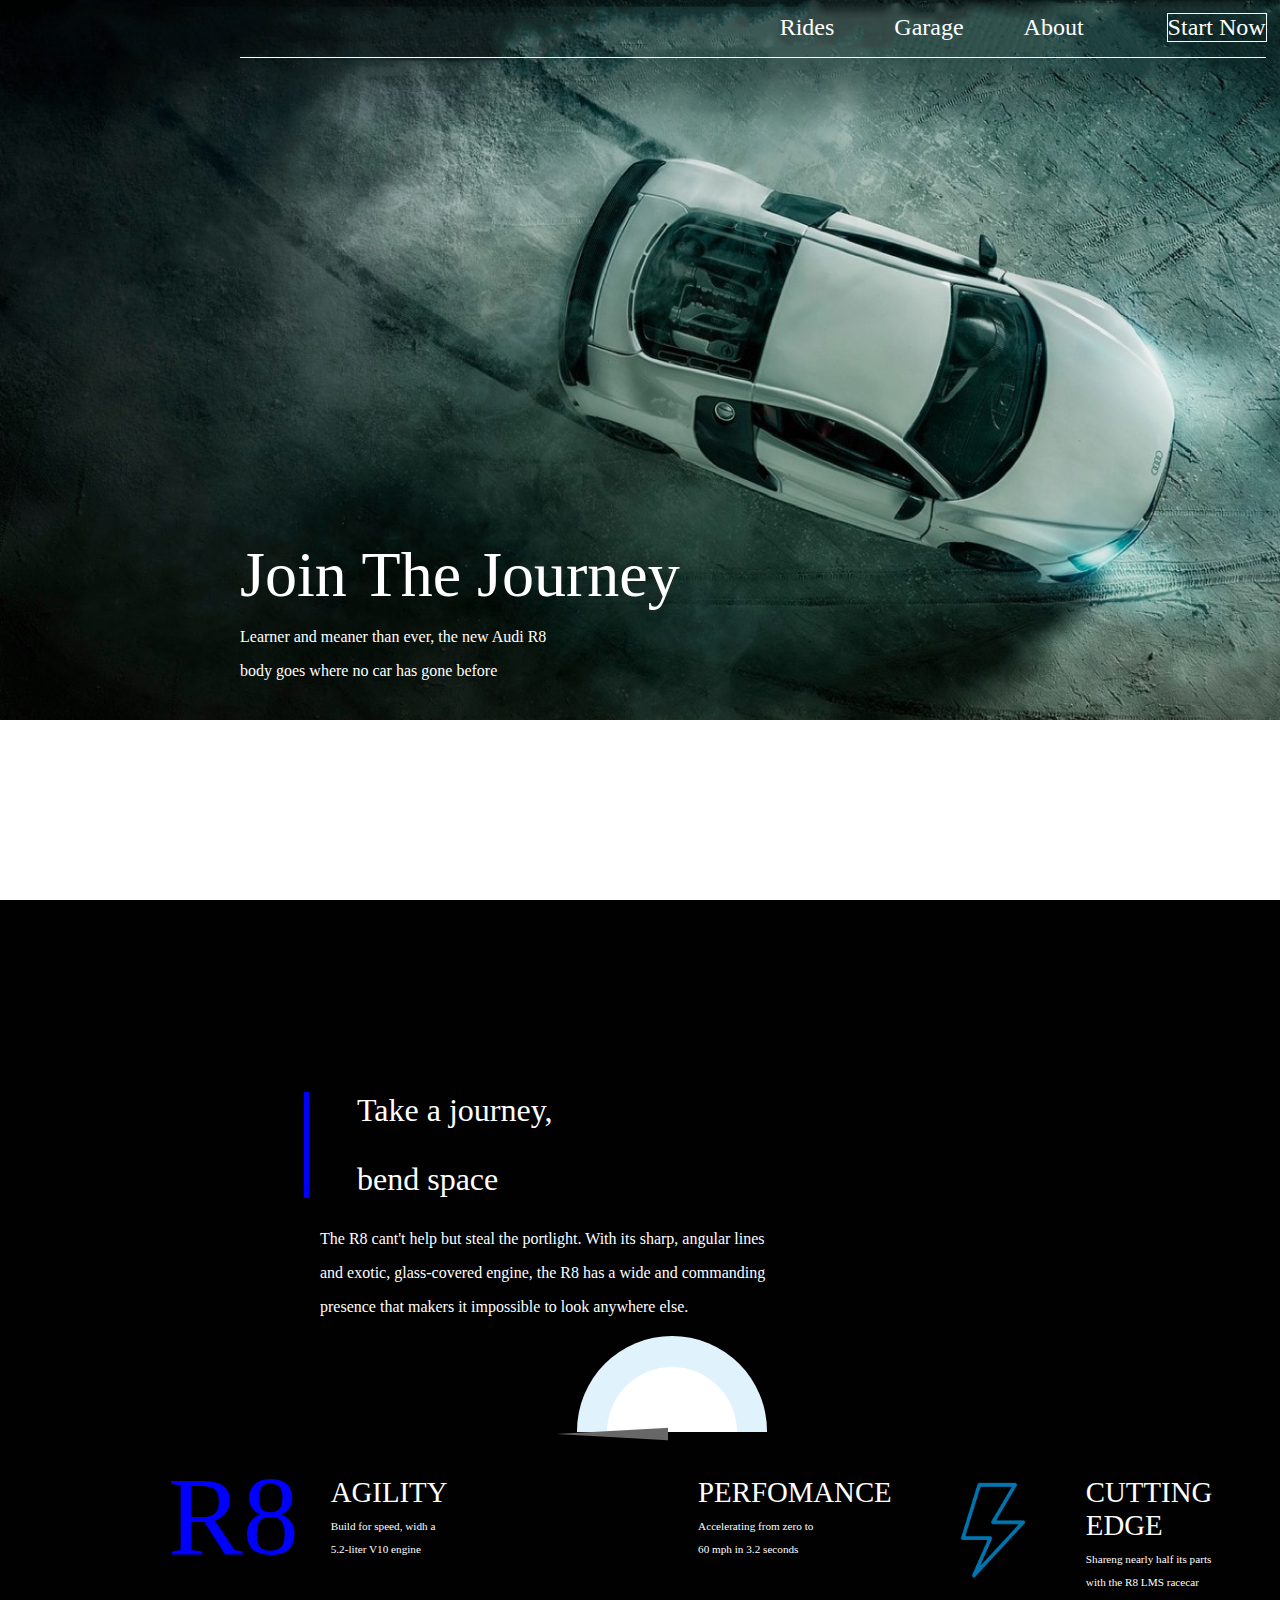
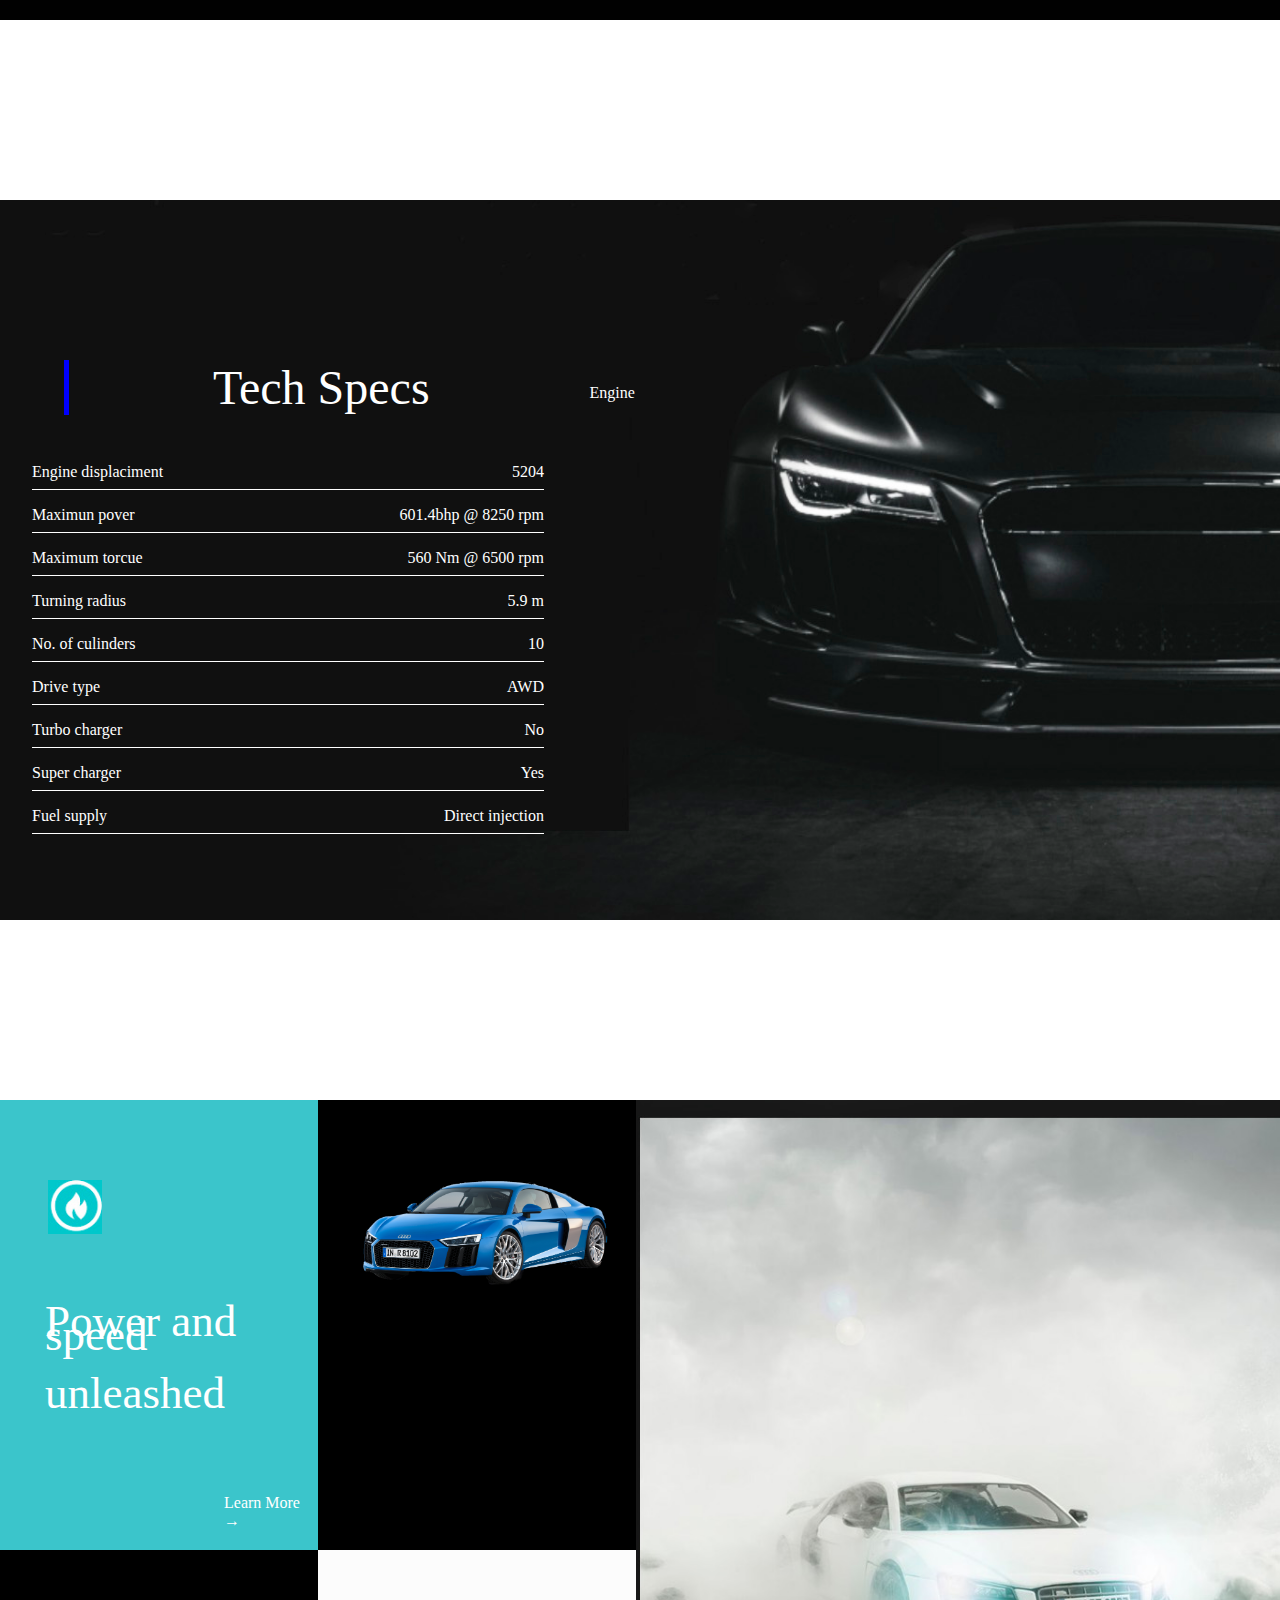
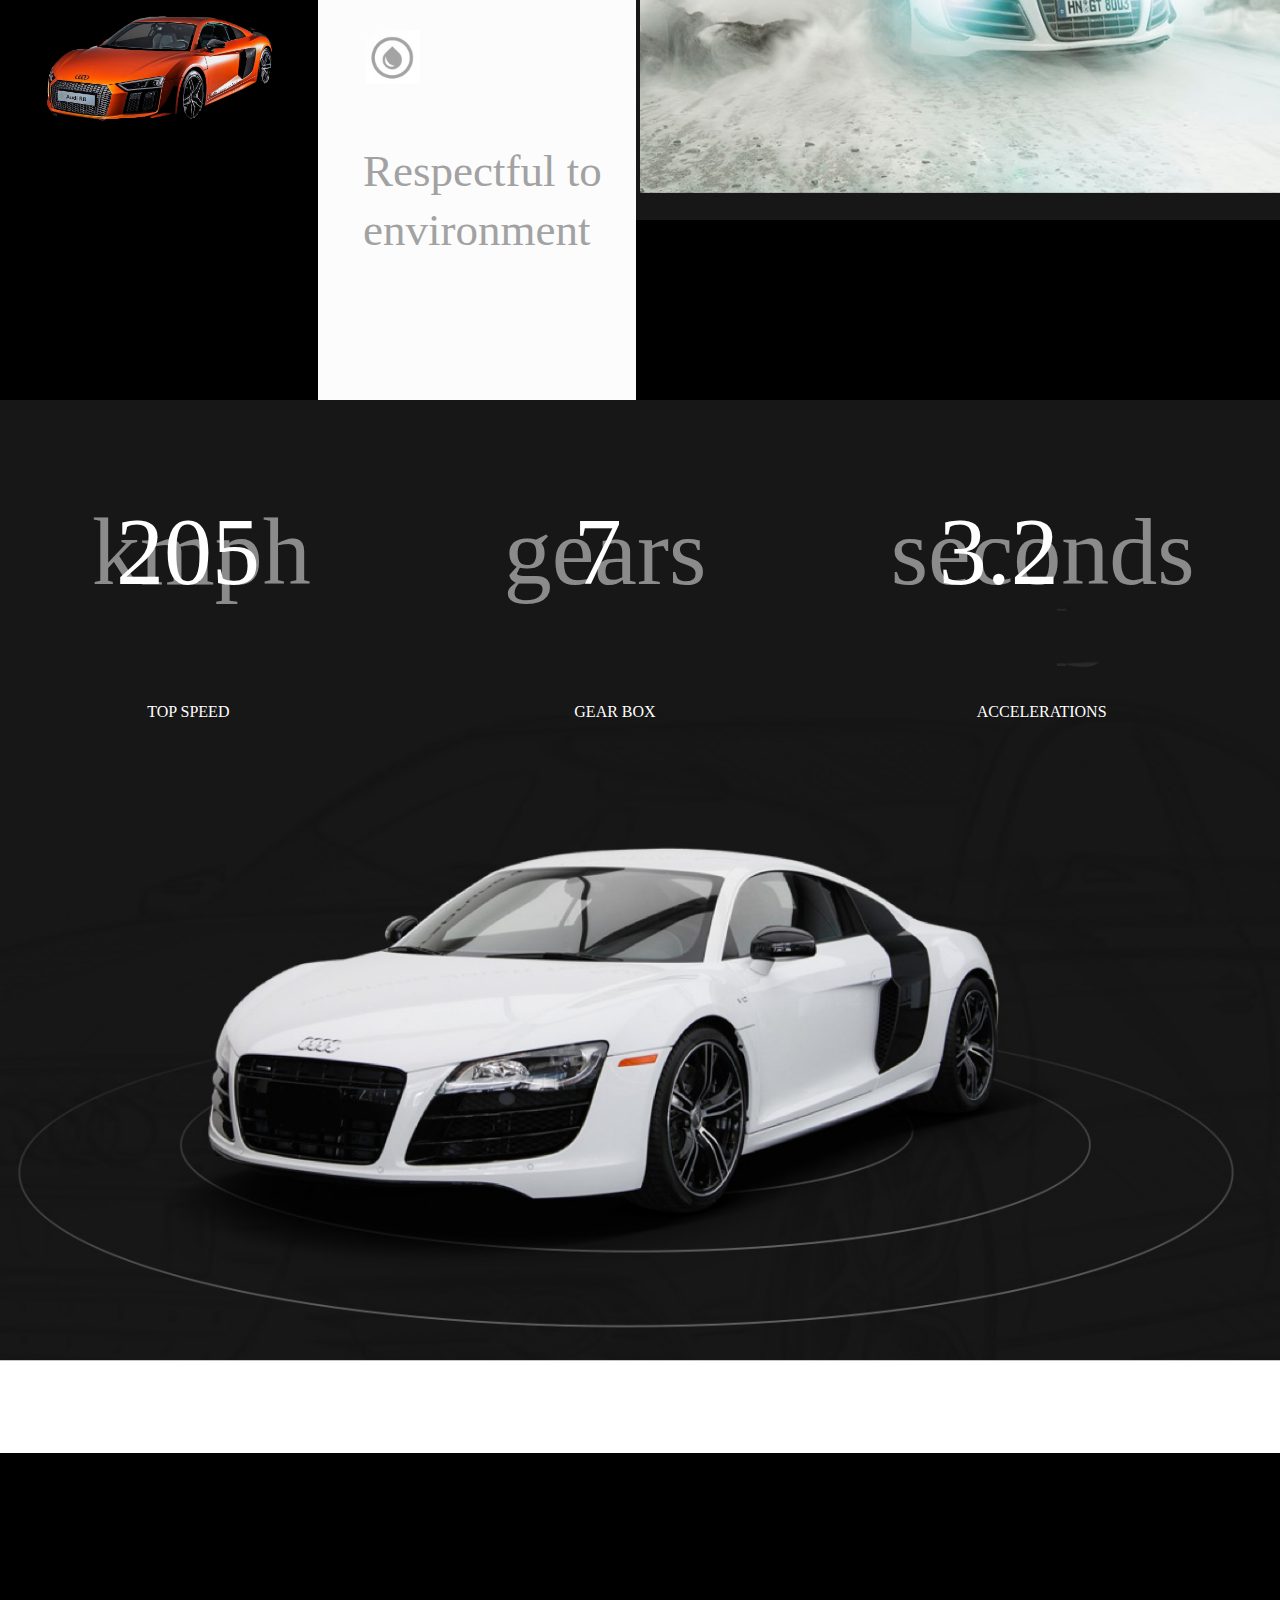
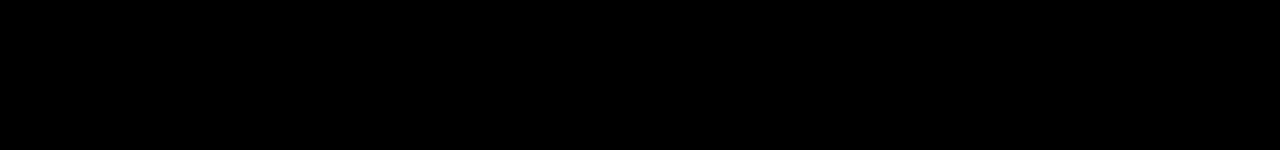
==== commit cf7797b7: "site" ====
--- a/index.html
+++ b/index.html
@@ -4,7 +4,7 @@
 	    <meta charset="utf-8">
 	    <title>Audi</title>
 	    <link rel="stylesheet" type="text/css" href="F.css">
-	    <link rel="stylesheet" type="text/css" href="Speedometer.css">
+	    <link rel="stylesheet" type="text/css" href="Css/Speedometer.css">
 	    <link rel="stylesheet" type="text/css" href="Css/Adaptation/Iphone 5-8 Galaxy S5.css">
 	    <link rel="stylesheet" type="text/css" href="Css/Adaptation/Iphone X.css">
 	    <link rel="stylesheet" type="text/css" href="Css/Adaptation/Pixel 2XL.css">
--- a/Css/Speedometer.css
+++ b/Css/Speedometer.css
@@ -0,0 +1,741 @@
+.position{
+	margin-top: 0em;
+}
+.wrapper {
+  position: absolute;
+  left: -10%;
+  right: 0;
+  top: 100em;
+  -webkit-transform: translateY(-50%);
+          transform: translateY(-50%);
+}
+
+.speedometer {
+  overflow: hidden;
+  width: 100em;
+  height: 35em;
+  position: relative;
+  margin: 20em auto;
+}
+.speedometer::after {
+  background-color: #fff;
+  height: 0em;
+  width: 130px;
+  margin: 0 auto;
+  left: 0;
+  bottom: 0;
+  content: '';
+  position: absolute;
+  border-radius: 1px;
+  z-index: 40;
+  right: 0;
+}
+.speedometer .dial {
+  padding-top: 1em;
+  overflow: hidden;
+}
+.speedometer .needle {
+  position: absolute;
+  left: 0;
+  right: 0;
+  top: 0.1em;
+  width: 0.5em;
+  margin: 0 auto;
+  z-index: 50;
+}
+.speedometer .needle .inner {
+  background-image: url([data-uri]);
+  background-size: 100%;
+  height: 7em;
+  width: 1em;
+  position: relative;
+  -webkit-transform: rotate(90deg);
+          transform: rotate(90deg);
+  -webkit-transform-origin: bottom center;
+          transform-origin: bottom center;
+  background-repeat: no-repeat;
+}
+.speedometer .needle .top,
+.speedometer .needle .bottom {
+  display: none;
+  position: absolute;
+}
+.speedometer .needle .top {
+  border-color: transparent;
+}
+.speedometer .needle .bottom {
+  background-color: transparent;
+}
+.speedometer .bar {
+  position: relative;
+  overflow: hidden;
+  height: 6em;
+}
+.speedometer .half-circle {
+  height: 6em;
+  width: 190px;
+  border-radius: 190px 190px 0 0;
+  margin: 0 auto;
+  position: absolute;
+  left: 0;
+  right: 0;
+  top: 0;
+  -webkit-transform-origin: bottom center;
+          transform-origin: bottom center;
+}
+.speedometer .half-circle-bg {
+  background-color: #e0f3fc;
+  z-index: 10;
+}
+.speedometer .half-circle-speed {
+  background-color: #0590dd;
+  z-index: 20;
+}
+.speedometer .half-circle-cover {
+  background-color: #fff;
+  height: 65px;
+  width: 130px;
+  border-radius: 190px 190px 0 0;
+  background: #fff;
+  margin: 0 auto;
+  top: auto;
+  bottom: 0;
+  z-index: 30;
+}
+.speedometer .animated {
+  -webkit-transform: rotate(-180deg);
+          transform: rotate(-180deg);
+  -webkit-transform-origin: bottom center;
+          transform-origin: bottom center;
+  -webkit-animation-duration: 2s;
+          animation-duration: 2s;
+  -webkit-animation-iteration-count: 1;
+          animation-iteration-count: 1;
+  -webkit-animation-timing-function: ease-out;
+          animation-timing-function: ease-out;
+  -webkit-animation-fill-mode: forwards;
+          animation-fill-mode: forwards;
+}
+[class*='sm'] .speedometer {
+  width: 130.2px;
+  height: 74.4px;
+  position: relative;
+  margin: 20px auto;
+}
+[class*='sm'] .speedometer::after {
+  height: 6.2px;
+  width: 80.6px;
+}
+[class*='sm'] .speedometer .dial {
+  padding-top: 12.4px;
+}
+[class*='sm'] .speedometer .bar {
+  position: relative;
+  overflow: hidden;
+  height: 58.9px;
+}
+[class*='sm'] .speedometer .half-circle {
+  height: 58.9px;
+  width: 117.8px;
+  border-radius: 117.8px 117.8px 0 0;
+  -webkit-transform-origin: bottom center;
+          transform-origin: bottom center;
+}
+[class*='sm'] .speedometer .half-circle-cover {
+  height: 40.3px;
+  width: 80.6px;
+  border-radius: 117.8px 117.8px 0 0;
+}
+[class*='sm'] .speedometer .needle {
+  width: 7.44px;
+}
+[class*='sm'] .speedometer .needle .inner {
+  height: 69.44px;
+  width: 7.44px;
+}
+
+.scaled-90 .speedometer {
+  width: 189px;
+  height: 108px;
+  position: relative;
+  margin: 20px auto;
+}
+.scaled-90 .speedometer::after {
+  height: 9px;
+  width: 117px;
+}
+.scaled-90 .speedometer .dial {
+  padding-top: 18px;
+}
+.scaled-90 .speedometer .bar {
+  position: relative;
+  overflow: hidden;
+  height: 85.5px;
+}
+.scaled-90 .speedometer .half-circle {
+  height: 85.5px;
+  width: 171px;
+  border-radius: 171px 171px 0 0;
+  -webkit-transform-origin: bottom center;
+          transform-origin: bottom center;
+}
+.scaled-90 .speedometer .half-circle-cover {
+  height: 58.5px;
+  width: 117px;
+  border-radius: 171px 171px 0 0;
+}
+.scaled-90 .speedometer .needle {
+  width: 10.8px;
+}
+.scaled-90 .speedometer .needle .inner {
+  height: 100.8px;
+  width: 10.8px;
+}
+
+.scaled-80 .speedometer {
+  width: 168px;
+  height: 96px;
+  position: relative;
+  margin: 20px auto;
+}
+.scaled-80 .speedometer::after {
+  height: 8px;
+  width: 104px;
+}
+.scaled-80 .speedometer .dial {
+  padding-top: 16px;
+}
+.scaled-80 .speedometer .bar {
+  position: relative;
+  overflow: hidden;
+  height: 76px;
+}
+.scaled-80 .speedometer .half-circle {
+  height: 76px;
+  width: 152px;
+  border-radius: 152px 152px 0 0;
+  -webkit-transform-origin: bottom center;
+          transform-origin: bottom center;
+}
+.scaled-80 .speedometer .half-circle-cover {
+  height: 52px;
+  width: 104px;
+  border-radius: 152px 152px 0 0;
+}
+.scaled-80 .speedometer .needle {
+  width: 9.6px;
+}
+.scaled-80 .speedometer .needle .inner {
+  height: 89.6px;
+  width: 9.6px;
+}
+
+.scaled-70 .speedometer {
+  width: 147px;
+  height: 84px;
+  position: relative;
+  margin: 20px auto;
+}
+.scaled-70 .speedometer::after {
+  height: 7px;
+  width: 91px;
+}
+.scaled-70 .speedometer .dial {
+  padding-top: 14px;
+}
+.scaled-70 .speedometer .bar {
+  position: relative;
+  overflow: hidden;
+  height: 66.5px;
+}
+.scaled-70 .speedometer .half-circle {
+  height: 66.5px;
+  width: 133px;
+  border-radius: 133px 133px 0 0;
+  -webkit-transform-origin: bottom center;
+          transform-origin: bottom center;
+}
+.scaled-70 .speedometer .half-circle-cover {
+  height: 45.5px;
+  width: 91px;
+  border-radius: 133px 133px 0 0;
+}
+.scaled-70 .speedometer .needle {
+  width: 8.4px;
+}
+.scaled-70 .speedometer .needle .inner {
+  height: 78.4px;
+  width: 8.4px;
+}
+
+.scaled-60 .speedometer {
+  width: 126px;
+  height: 72px;
+  position: relative;
+  margin: 20px auto;
+}
+.scaled-60 .speedometer::after {
+  height: 6px;
+  width: 78px;
+}
+.scaled-60 .speedometer .dial {
+  padding-top: 12px;
+}
+.scaled-60 .speedometer .bar {
+  position: relative;
+  overflow: hidden;
+  height: 57px;
+}
+.scaled-60 .speedometer .half-circle {
+  height: 57px;
+  width: 114px;
+  border-radius: 114px 114px 0 0;
+  -webkit-transform-origin: bottom center;
+          transform-origin: bottom center;
+}
+.scaled-60 .speedometer .half-circle-cover {
+  height: 39px;
+  width: 78px;
+  border-radius: 114px 114px 0 0;
+}
+.scaled-60 .speedometer .needle {
+  width: 7.2px;
+}
+.scaled-60 .speedometer .needle .inner {
+  height: 67.2px;
+  width: 7.2px;
+}
+
+.scaled-50 .speedometer {
+  width: 105px;
+  height: 60px;
+  position: relative;
+  margin: 20px auto;
+}
+.scaled-50 .speedometer::after {
+  height: 5px;
+  width: 65px;
+}
+.scaled-50 .speedometer .dial {
+  padding-top: 10px;
+}
+.scaled-50 .speedometer .bar {
+  position: relative;
+  overflow: hidden;
+  height: 47.5px;
+}
+.scaled-50 .speedometer .half-circle {
+  height: 47.5px;
+  width: 95px;
+  border-radius: 95px 95px 0 0;
+  -webkit-transform-origin: bottom center;
+          transform-origin: bottom center;
+}
+.scaled-50 .speedometer .half-circle-cover {
+  height: 32.5px;
+  width: 65px;
+  border-radius: 95px 95px 0 0;
+}
+.scaled-50 .speedometer .needle {
+  width: 6px;
+}
+.scaled-50 .speedometer .needle .inner {
+  height: 56px;
+  width: 6px;
+}
+
+.percent-100 .speedometer.play .animated,
+.percent-100-sm .speedometer.play .animated {
+  -webkit-animation-name: to-100;
+          animation-name: to-100;
+}
+
+.percent-100-static .animated,
+.percent-100-static-sm .animated {
+  -webkit-animation: none;
+          animation: none;
+  -webkit-transform: rotate(0deg);
+          transform: rotate(0deg);
+}
+
+.percent-66 .speedometer.play .animated,
+.percent-66-sm .speedometer.play .animated {
+  -webkit-animation-name: to-66;
+          animation-name: to-66;
+}
+
+.percent-66-static .animated,
+.percent-66-static-sm .animated {
+  -webkit-animation: none;
+          animation: none;
+  -webkit-transform: rotate(-60.12deg);
+          transform: rotate(-60.12deg);
+}
+
+.percent-60 .speedometer.play .animated,
+.percent-60-sm .speedometer.play .animated {
+  -webkit-animation-name: to-60;
+          animation-name: to-60;
+}
+
+.percent-60-static .animated,
+.percent-60-static-sm .animated {
+  -webkit-animation: none;
+          animation: none;
+  -webkit-transform: rotate(-72deg);
+          transform: rotate(-72deg);
+}
+
+.percent-40 .speedometer.play .animated,
+.percent-40-sm .speedometer.play .animated {
+  -webkit-animation-name: to-40;
+          animation-name: to-40;
+}
+
+.percent-40-static .animated,
+.percent-40-static-sm .animated {
+  -webkit-animation: none;
+          animation: none;
+  -webkit-transform: rotate(-108deg);
+          transform: rotate(-108deg);
+}
+
+.percent-33 .speedometer.play .animated,
+.percent-33-sm .speedometer.play .animated {
+  -webkit-animation-name: to-33;
+          animation-name: to-33;
+}
+
+.percent-33-static .animated,
+.percent-33-static-sm .animated {
+  -webkit-animation: none;
+          animation: none;
+  -webkit-transform: rotate(-120.06deg);
+          transform: rotate(-120.06deg);
+}
+
+.percent-30 .speedometer.play .animated,
+.percent-30-sm .speedometer.play .animated {
+  -webkit-animation-name: to-30;
+          animation-name: to-30;
+}
+
+.percent-30-static .animated,
+.percent-30-static-sm .animated {
+  -webkit-animation: none;
+          animation: none;
+  -webkit-transform: rotate(-126deg);
+          transform: rotate(-126deg);
+}
+
+.percent-16 .speedometer.play .animated,
+.percent-16-sm .speedometer.play .animated {
+  -webkit-animation-name: to-16;
+          animation-name: to-16;
+}
+
+.percent-16-static .animated,
+.percent-16-static-sm .animated {
+  -webkit-animation: none;
+          animation: none;
+  -webkit-transform: rotate(-150.12deg);
+          transform: rotate(-150.12deg);
+}
+
+@-webkit-keyframes to-100 {
+  0% {
+    -webkit-transform: rotate(-180deg);
+            transform: rotate(-180deg);
+  }
+  100% {
+    -webkit-transform: rotate(0deg);
+            transform: rotate(0deg);
+  }
+}
+
+@keyframes to-100 {
+  0% {
+    -webkit-transform: rotate(-180deg);
+            transform: rotate(-180deg);
+  }
+  100% {
+    -webkit-transform: rotate(0deg);
+            transform: rotate(0deg);
+  }
+}
+@-webkit-keyframes to-66 {
+  0% {
+    -webkit-transform: rotate(-180deg);
+            transform: rotate(-180deg);
+  }
+  100% {
+    -webkit-transform: rotate(-60.12deg);
+            transform: rotate(-60.12deg);
+  }
+}
+@keyframes to-66 {
+  0% {
+    -webkit-transform: rotate(-180deg);
+            transform: rotate(-180deg);
+  }
+  100% {
+    -webkit-transform: rotate(-60.12deg);
+            transform: rotate(-60.12deg);
+  }
+}
+@-webkit-keyframes to-60 {
+  0% {
+    -webkit-transform: rotate(-180deg);
+            transform: rotate(-180deg);
+  }
+  100% {
+    -webkit-transform: rotate(-72deg);
+            transform: rotate(-72deg);
+  }
+}
+@keyframes to-60 {
+  0% {
+    -webkit-transform: rotate(-180deg);
+            transform: rotate(-180deg);
+  }
+  100% {
+    -webkit-transform: rotate(-72deg);
+            transform: rotate(-72deg);
+  }
+}
+@-webkit-keyframes to-40 {
+  0% {
+    -webkit-transform: rotate(-180deg);
+            transform: rotate(-180deg);
+  }
+  100% {
+    -webkit-transform: rotate(-108deg);
+            transform: rotate(-108deg);
+  }
+}
+@keyframes to-40 {
+  0% {
+    -webkit-transform: rotate(-180deg);
+            transform: rotate(-180deg);
+  }
+  100% {
+    -webkit-transform: rotate(-108deg);
+            transform: rotate(-108deg);
+  }
+}
+@-webkit-keyframes to-33 {
+  0% {
+    -webkit-transform: rotate(-180deg);
+            transform: rotate(-180deg);
+  }
+  100% {
+    -webkit-transform: rotate(-120.06deg);
+            transform: rotate(-120.06deg);
+  }
+}
+@keyframes to-33 {
+  0% {
+    -webkit-transform: rotate(-180deg);
+            transform: rotate(-180deg);
+  }
+  100% {
+    -webkit-transform: rotate(-120.06deg);
+            transform: rotate(-120.06deg);
+  }
+}
+@-webkit-keyframes to-30 {
+  0% {
+    -webkit-transform: rotate(-180deg);
+            transform: rotate(-180deg);
+  }
+  100% {
+    -webkit-transform: rotate(-126deg);
+            transform: rotate(-126deg);
+  }
+}
+@keyframes to-30 {
+  0% {
+    -webkit-transform: rotate(-180deg);
+            transform: rotate(-180deg);
+  }
+  100% {
+    -webkit-transform: rotate(-126deg);
+            transform: rotate(-126deg);
+  }
+}
+@-webkit-keyframes to-16 {
+  0% {
+    -webkit-transform: rotate(-180deg);
+            transform: rotate(-180deg);
+  }
+  100% {
+    -webkit-transform: rotate(-150.12deg);
+            transform: rotate(-150.12deg);
+  }
+}
+@keyframes to-16 {
+  0% {
+    -webkit-transform: rotate(-180deg);
+            transform: rotate(-180deg);
+  }
+  100% {
+    -webkit-transform: rotate(-150.12deg);
+            transform: rotate(-150.12deg);
+  }
+}
+@media (max-width: 71.875em) {
+  .speedometer {
+    width: 189px;
+    height: 108px;
+    position: relative;
+    margin: 20px auto;
+  }
+  .speedometer::after {
+    height: 9px;
+    width: 117px;
+  }
+  .speedometer .dial {
+    padding-top: 18px;
+  }
+  .speedometer .bar {
+    position: relative;
+    overflow: hidden;
+    height: 85.5px;
+  }
+  .speedometer .half-circle {
+    height: 85.5px;
+    width: 171px;
+    border-radius: 171px 171px 0 0;
+    -webkit-transform-origin: bottom center;
+            transform-origin: bottom center;
+  }
+  .speedometer .half-circle-cover {
+    height: 58.5px;
+    width: 117px;
+    border-radius: 171px 171px 0 0;
+  }
+  .speedometer .needle {
+    width: 10.8px;
+  }
+  .speedometer .needle .inner {
+    height: 100.8px;
+    width: 10.8px;
+  }
+}
+@media (max-width: 64.0625em) {
+  .speedometer {
+    width: 168px;
+    height: 96px;
+    position: relative;
+    margin: 20px auto;
+  }
+  .speedometer::after {
+    height: 8px;
+    width: 104px;
+  }
+  .speedometer .dial {
+    padding-top: 16px;
+  }
+  .speedometer .bar {
+    position: relative;
+    overflow: hidden;
+    height: 76px;
+  }
+  .speedometer .half-circle {
+    height: 76px;
+    width: 152px;
+    border-radius: 152px 152px 0 0;
+    -webkit-transform-origin: bottom center;
+            transform-origin: bottom center;
+  }
+  .speedometer .half-circle-cover {
+    height: 52px;
+    width: 104px;
+    border-radius: 152px 152px 0 0;
+  }
+  .speedometer .needle {
+    width: 9.6px;
+  }
+  .speedometer .needle .inner {
+    height: 89.6px;
+    width: 9.6px;
+  }
+}
+@media (max-width: 56.25em) {
+  .speedometer {
+    width: 147px;
+    height: 84px;
+    position: relative;
+    margin: 20px auto;
+  }
+  .speedometer::after {
+    height: 7px;
+    width: 91px;
+  }
+  .speedometer .dial {
+    padding-top: 14px;
+  }
+  .speedometer .bar {
+    position: relative;
+    overflow: hidden;
+    height: 66.5px;
+  }
+  .speedometer .half-circle {
+    height: 66.5px;
+    width: 133px;
+    border-radius: 133px 133px 0 0;
+    -webkit-transform-origin: bottom center;
+            transform-origin: bottom center;
+  }
+  .speedometer .half-circle-cover {
+    height: 45.5px;
+    width: 91px;
+    border-radius: 133px 133px 0 0;
+  }
+  .speedometer .needle {
+    width: 8.4px;
+  }
+  .speedometer .needle .inner {
+    height: 78.4px;
+    width: 8.4px;
+  }
+}
+@media (max-width: 51.5625em) {
+  .speedometer {
+    width: 126px;
+    height: 72px;
+    position: relative;
+    margin: 20px auto;
+  }
+  .speedometer::after {
+    height: 6px;
+    width: 78px;
+  }
+  .speedometer .dial {
+    padding-top: 12px;
+  }
+  .speedometer .bar {
+    position: relative;
+    overflow: hidden;
+    height: 57px;
+  }
+  .speedometer .half-circle {
+    height: 57px;
+    width: 114px;
+    border-radius: 114px 114px 0 0;
+    -webkit-transform-origin: bottom center;
+            transform-origin: bottom center;
+  }
+  .speedometer .half-circle-cover {
+    height: 39px;
+    width: 78px;
+    border-radius: 114px 114px 0 0;
+  }
+  .speedometer .needle {
+    width: 7.2px;
+  }
+  .speedometer .needle .inner {
+    height: 67.2px;
+    width: 7.2px;
+  }
+}--- a/Css/Adaptation/Iphone X.css
+++ b/Css/Adaptation/Iphone X.css
@@ -112,7 +112,7 @@
 		padding-left: 20em;
 	}
 	.photo5{
-		height: 700px;
+		height: 1000px;
 	}
 }
 
--- a/Css/Adaptation/Pixel 2XL.css
+++ b/Css/Adaptation/Pixel 2XL.css
@@ -112,6 +112,6 @@
 		padding-left: 20em;
 	}
 	.photo5{
-		height: 700px;
+		height: 1000px;
 	}
 }
